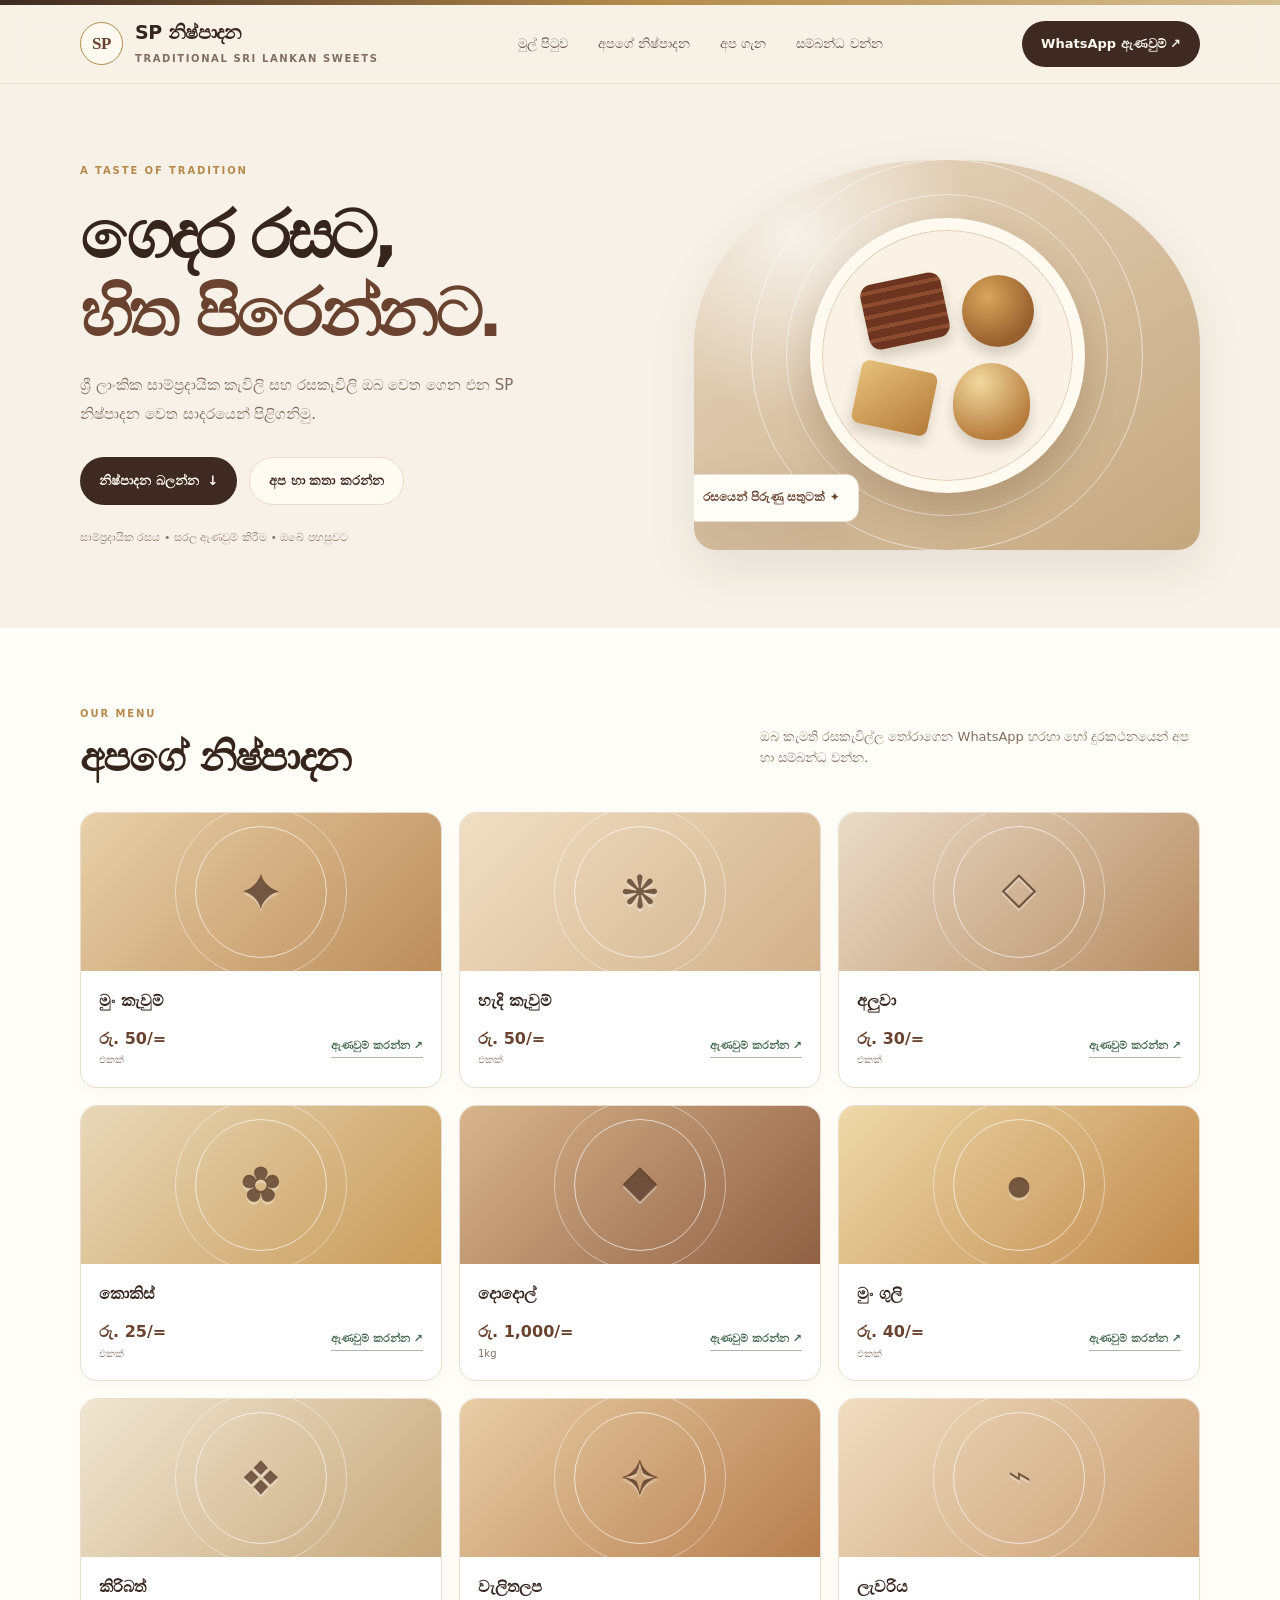
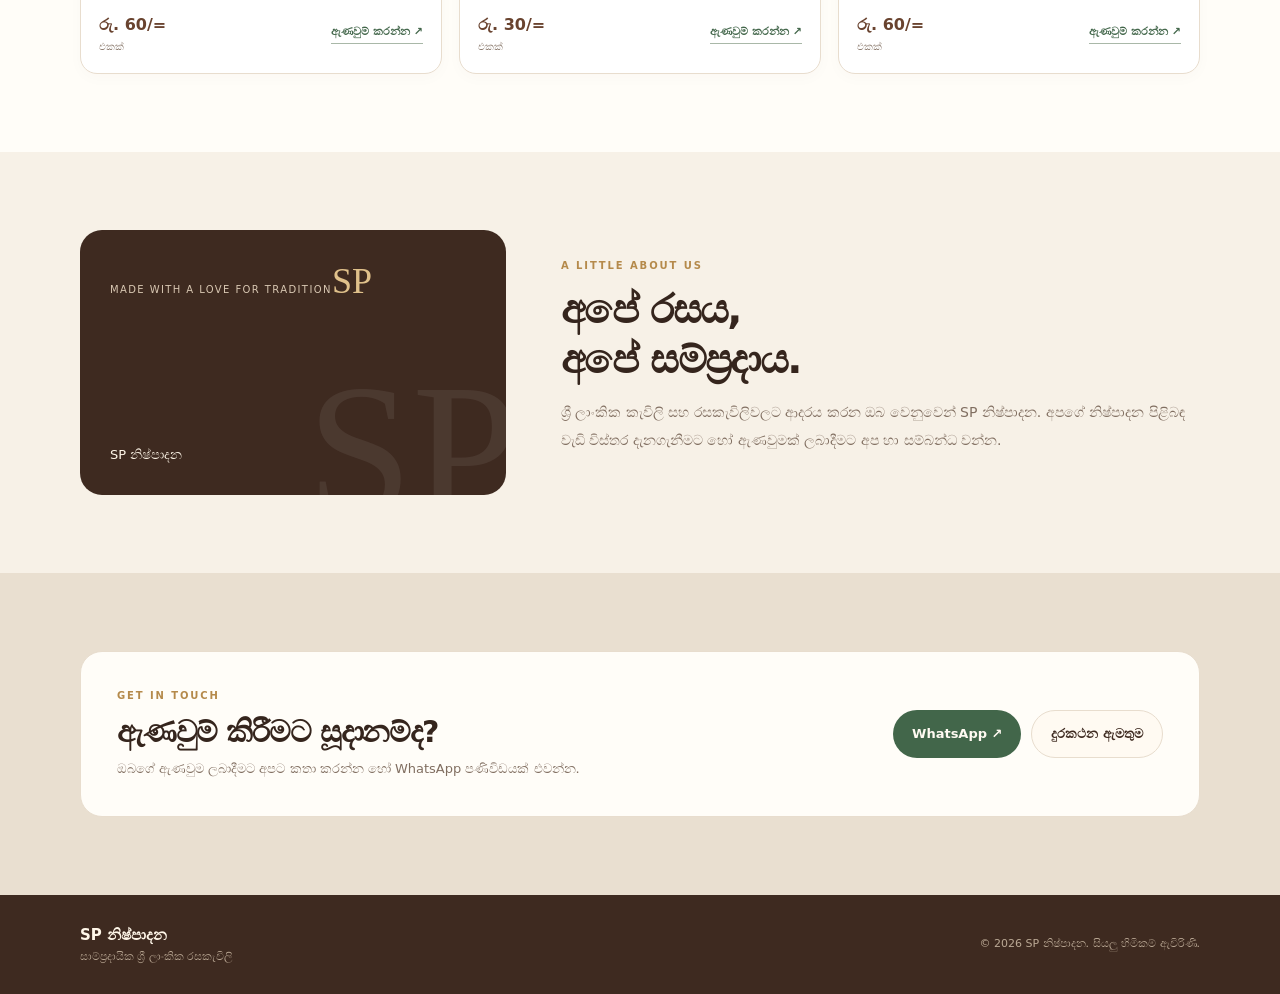
==== index.html @ 811bbadc "rename" ====
<!DOCTYPE html>
<html lang="si">
<head>
  <meta charset="UTF-8" />
  <meta name="viewport" content="width=device-width, initial-scale=1.0" />
  <meta name="theme-color" content="#f7f1e7" />
  <meta name="description" content="SP නිෂ්පාදන — රසවත්, සාම්ප්‍රදායික ශ්‍රී ලාංකික කැවිලි සහ රසකැවිලි." />
  <title>SP නිෂ්පාදන | සාම්ප්‍රදායික රසකැවිලි</title>
  <style>
    :root {
      --cream: #f7f1e7;
      --paper: #fffdf8;
      --ink: #35251d;
      --muted: #806e60;
      --brown: #69432f;
      --brown-dark: #3e2a20;
      --gold: #b58a4b;
      --line: #e8ddce;
      --green: #42664a;
      --shadow: 0 18px 50px rgba(65, 43, 28, .09);
    }
    * { box-sizing: border-box; }
    html { scroll-behavior: smooth; }
    body {
      margin: 0;
      color: var(--ink);
      background: var(--cream);
      font-family: "Noto Sans Sinhala", "Iskoola Pota", "Malithi Web", system-ui, sans-serif;
      line-height: 1.65;
    }
    a { color: inherit; text-decoration: none; }
    button { font: inherit; }
    .wrap { width: min(1120px, calc(100% - 40px)); margin: 0 auto; }
    .topline { height: 5px; background: linear-gradient(90deg, var(--brown-dark), var(--gold), #d5bd8e); }
    header {
      position: sticky; top: 0; z-index: 20;
      background: rgba(247, 241, 231, .92);
      backdrop-filter: blur(14px);
      border-bottom: 1px solid rgba(105, 67, 47, .10);
    }
    .nav { min-height: 78px; display: flex; align-items: center; justify-content: space-between; gap: 24px; }
    .brand { display: flex; align-items: center; gap: 12px; font-weight: 800; letter-spacing: -.03em; }
    .brand-mark {
      width: 43px; height: 43px; display: grid; place-items: center;
      border: 1px solid var(--gold); border-radius: 50%;
      color: var(--brown); font-family: Georgia, serif; font-size: 17px;
      background: #fffaf0;
    }
    .brand-name { font-size: 19px; line-height: 1.2; }
    .brand-sub { display: block; color: var(--muted); font-size: 10px; letter-spacing: .16em; font-weight: 600; margin-top: 4px; }
    .nav-links { display: flex; align-items: center; gap: 30px; font-size: 13px; color: #665346; }
    .nav-links a:hover { color: var(--gold); }
    .nav-cta, .button {
      display: inline-flex; align-items: center; justify-content: center; gap: 9px;
      border: 0; border-radius: 999px; padding: 12px 19px;
      background: var(--brown-dark); color: #fffaf2; font-weight: 700; font-size: 13px;
      transition: transform .2s, background .2s, box-shadow .2s; cursor: pointer;
    }
    .nav-cta:hover, .button:hover { transform: translateY(-2px); background: var(--brown); box-shadow: 0 9px 22px rgba(62,42,32,.18); }
    .button.light { background: #fffaf2; color: var(--brown-dark); border: 1px solid var(--line); }
    .button.green { background: var(--green); }
    .hero { padding: 76px 0 78px; overflow: hidden; }
    .hero-grid { display: grid; grid-template-columns: 1.05fr .95fr; align-items: center; gap: 55px; }
    .eyebrow { color: var(--gold); text-transform: uppercase; letter-spacing: .19em; font-size: 10px; font-weight: 800; }
    h1 { font-size: clamp(38px, 5.4vw, 66px); line-height: 1.18; letter-spacing: -.055em; margin: 17px 0 18px; font-weight: 850; }
    h1 span { color: var(--brown); }
    .hero-copy { max-width: 490px; color: var(--muted); font-size: 15px; line-height: 1.95; }
    .hero-actions { display: flex; flex-wrap: wrap; gap: 12px; margin-top: 28px; }
    .hero-note { margin-top: 24px; color: #917e6d; font-size: 11px; }
    .hero-art {
      position: relative; min-height: 390px; border-radius: 48% 48% 22px 22px;
      background: #e8d8bf; overflow: hidden; display: grid; place-items: center;
      box-shadow: var(--shadow);
      background-image: radial-gradient(circle at 20% 20%, rgba(255,255,255,.7), transparent 35%), linear-gradient(145deg, #e8d9c3, #c5a77e);
    }
    .hero-art:before, .hero-art:after { content: ""; position: absolute; border: 1px solid rgba(255,255,255,.55); border-radius: 50%; }
    .hero-art:before { width: 320px; height: 320px; }
    .hero-art:after { width: 390px; height: 390px; }
    .plate {
      position: relative; z-index: 1; width: 275px; height: 275px; border-radius: 50%;
      background: #f9f2e5; border: 12px solid #fffaf0;
      box-shadow: 0 20px 35px rgba(70,43,23,.2), inset 0 0 0 1px #dfcdb3;
      display: grid; place-items: center;
    }
    .sweet-arrangement { position: relative; width: 190px; height: 190px; }
    .sweet { position: absolute; display: grid; place-items: center; box-shadow: 0 8px 12px rgba(62,37,20,.18); }
    .sweet.one { width: 82px; height: 66px; left: 12px; top: 18px; border-radius: 12px; transform: rotate(-12deg); background: repeating-linear-gradient(0deg,#6d351f 0 8px,#8b4d2e 8px 12px); }
    .sweet.two { width: 72px; height: 72px; right: 8px; top: 15px; border-radius: 50%; background: radial-gradient(circle at 35% 30%,#d9a65b,#98602e 70%); }
    .sweet.three { width: 77px; height: 64px; left: 4px; bottom: 20px; border-radius: 8px; transform: rotate(12deg); background: linear-gradient(135deg,#e7c17b,#b47b39); }
    .sweet.four { width: 77px; height: 77px; right: 12px; bottom: 10px; border-radius: 50% 50% 42% 42%; background: radial-gradient(circle at 35% 25%,#f1d89e,#b77d3e 75%); }
    .hero-stamp {
      position: absolute; z-index: 2; bottom: 28px; left: -10px; background: var(--paper);
      border: 1px solid var(--line); padding: 13px 18px; border-radius: 13px; box-shadow: var(--shadow);
      font-size: 12px; font-weight: 700; color: var(--brown);
    }
    .section { padding: 78px 0; }
    .section.paper { background: var(--paper); }
    .section-head { display: flex; justify-content: space-between; align-items: end; gap: 25px; margin-bottom: 30px; }
    .section h2 { font-size: clamp(28px, 3.5vw, 40px); letter-spacing: -.04em; margin: 9px 0 0; line-height: 1.25; }
    .section-intro { max-width: 440px; color: var(--muted); font-size: 13px; }
    .menu-grid { display: grid; grid-template-columns: repeat(3, 1fr); gap: 17px; }
    .product {
      background: #fff; border: 1px solid var(--line); border-radius: 17px; overflow: hidden;
      transition: transform .22s, box-shadow .22s; box-shadow: 0 4px 15px rgba(65,43,28,.025);
    }
    .product:hover { transform: translateY(-5px); box-shadow: var(--shadow); }
    .product-art { height: 158px; display: grid; place-items: center; position: relative; overflow: hidden; background: #eee1ce; }
    .product-art:before { content: ""; width: 130px; height: 130px; border: 1px solid rgba(255,255,255,.65); border-radius: 50%; position: absolute; }
    .product-art:after { content: ""; width: 170px; height: 170px; border: 1px solid rgba(255,255,255,.45); border-radius: 50%; position: absolute; }
    .product-art .symbol { z-index: 1; font-family: Georgia, serif; font-size: 48px; color: rgba(75,45,26,.72); text-shadow: 0 3px 0 rgba(255,255,255,.3); }
    .product-art.a { background: linear-gradient(135deg,#e8d0a9,#bd8d5b); }
    .product-art.b { background: linear-gradient(135deg,#f0dfc4,#d2b18a); }
    .product-art.c { background: linear-gradient(135deg,#eadcc8,#b78c62); }
    .product-art.d { background: linear-gradient(135deg,#e8d8b9,#c99b59); }
    .product-art.e { background: linear-gradient(135deg,#d8b58c,#916044); }
    .product-art.f { background: linear-gradient(135deg,#eed9a9,#c18a4d); }
    .product-art.g { background: linear-gradient(135deg,#f0e6d1,#c7a77a); }
    .product-art.h { background: linear-gradient(135deg,#e8cda6,#b77e4e); }
    .product-art.i { background: linear-gradient(135deg,#f0ddc1,#c99d70); }
    .product-body { padding: 17px 18px 18px; }
    .product-title { font-size: 16px; font-weight: 800; margin: 0; }
    .product-meta { display: flex; align-items: center; justify-content: space-between; gap: 10px; margin-top: 12px; }
    .price { font-size: 16px; font-weight: 850; color: var(--brown); }
    .unit { font-size: 10px; color: var(--muted); }
    .order-link { font-size: 11px; font-weight: 800; color: var(--green); border-bottom: 1px solid #a9b8a8; padding-bottom: 2px; }
    .about-grid { display: grid; grid-template-columns: .8fr 1.2fr; gap: 55px; align-items: center; }
    .about-card { min-height: 265px; border-radius: 22px; padding: 30px; background: var(--brown-dark); color: #fff7e9; display: flex; flex-direction: column; justify-content: space-between; position: relative; overflow: hidden; }
    .about-card:after { content: "SP"; position: absolute; right: -12px; bottom: -65px; font: 190px Georgia,serif; color: rgba(255,255,255,.07); }
    .about-card strong { font: 36px Georgia,serif; color: #e0c18b; }
    .about-card small { color: #d8c7b2; letter-spacing: .14em; font-size: 10px; }
    .about-copy { color: var(--muted); font-size: 14px; line-height: 2; }
    .contact { background: #e9dfd0; }
    .contact-panel { background: var(--paper); border: 1px solid var(--line); border-radius: 22px; padding: 36px; display: flex; justify-content: space-between; align-items: center; gap: 25px; }
    .contact-panel p { margin: 8px 0 0; color: var(--muted); font-size: 13px; }
    .contact-actions { display: flex; gap: 10px; flex-wrap: wrap; }
    footer { padding: 28px 0; background: var(--brown-dark); color: #e9dcca; }
    .footer-inner { display: flex; align-items: center; justify-content: space-between; gap: 20px; font-size: 11px; }
    .footer-brand { font-size: 15px; font-weight: 800; color: #fff7e9; }
    .footer-muted { color: #bba995; }
    @media (max-width: 760px) {
      .wrap { width: min(100% - 30px, 560px); }
      .nav { min-height: 68px; }
      .nav-links { display: none; }
      .nav-cta { padding: 10px 14px; font-size: 11px; }
      .hero { padding: 48px 0 58px; }
      .hero-grid { grid-template-columns: 1fr; gap: 35px; }
      .hero-art { min-height: 320px; max-width: 480px; width: 100%; margin: 0 auto; }
      .plate { width: 235px; height: 235px; }
      .sweet-arrangement { transform: scale(.83); }
      .hero-stamp { left: 4px; bottom: 16px; }
      .section { padding: 58px 0; }
      .section-head { display: block; }
      .section-intro { margin-top: 12px; }
      .menu-grid { grid-template-columns: repeat(2, minmax(0,1fr)); gap: 11px; }
      .product-art { height: 125px; }
      .product-body { padding: 13px; }
      .product-title { font-size: 14px; }
      .price { font-size: 14px; }
      .about-grid { grid-template-columns: 1fr; gap: 25px; }
      .about-card { min-height: 210px; }
      .contact-panel { padding: 25px; display: block; }
      .contact-actions { margin-top: 20px; }
      .footer-inner { flex-direction: column; align-items: flex-start; }
    }
    @media (max-width: 380px) {
      .menu-grid { grid-template-columns: 1fr; }
      .product-art { height: 150px; }
      .hero-actions .button { width: 100%; }
    }
  </style>
</head>
<body>
  <div class="topline"></div>
  <header>
    <div class="wrap nav">
      <a class="brand" href="#home" aria-label="SP නිෂ්පාදන home">
        <span class="brand-mark">SP</span>
        <span><span class="brand-name">SP නිෂ්පාදන</span><span class="brand-sub">TRADITIONAL SRI LANKAN SWEETS</span></span>
      </a>
      <nav class="nav-links" aria-label="Main navigation">
        <a href="#home">මුල් පිටුව</a>
        <a href="#menu">අපගේ නිෂ්පාදන</a>
        <a href="#about">අප ගැන</a>
        <a href="#contact">සම්බන්ධ වන්න</a>
      </nav>
      <a class="nav-cta" href="https://wa.me/94741722573" target="_blank" rel="noopener">WhatsApp ඇණවුම් ↗</a>
    </div>
  </header>

  <main>
    <section class="hero" id="home">
      <div class="wrap hero-grid">
        <div>
          <div class="eyebrow">A taste of tradition</div>
          <h1>ගෙදර රසට,<br><span>හිත පිරෙන්නට.</span></h1>
          <p class="hero-copy">ශ්‍රී ලාංකික සාම්ප්‍රදායික කැවිලි සහ රසකැවිලි ඔබ වෙත ගෙන එන SP නිෂ්පාදන වෙත සාදරයෙන් පිළිගනිමු.</p>
          <div class="hero-actions">
            <a class="button" href="#menu">නිෂ්පාදන බලන්න <span>↓</span></a>
            <a class="button light" href="https://wa.me/94741722573?text=%E0%B6%86%E0%B6%BA%E0%B7%94%E0%B6%B6%E0%B7%9D%E0%B7%80%E0%B6%B1%E0%B7%8A%2C%20මට%20ඇණවුමක්%20ලබා%20දීමට%20අවශ්‍යයි." target="_blank" rel="noopener">අප හා කතා කරන්න</a>
          </div>
          <div class="hero-note">සාම්ප්‍රදායික රසය • සරල ඇණවුම් කිරීම • ඔබේ පහසුවට</div>
        </div>
        <div class="hero-art" aria-label="Decorative illustration representing traditional sweets">
          <div class="plate"><div class="sweet-arrangement">
            <div class="sweet one"></div><div class="sweet two"></div>
            <div class="sweet three"></div><div class="sweet four"></div>
          </div></div>
          <div class="hero-stamp">රසයෙන් පිරුණු සතුටක් ✦</div>
        </div>
      </div>
    </section>

    <section class="section paper" id="menu">
      <div class="wrap">
        <div class="section-head">
          <div><div class="eyebrow">Our menu</div><h2>අපගේ නිෂ්පාදන</h2></div>
          <p class="section-intro">ඔබ කැමති රසකැවිල්ල තෝරාගෙන WhatsApp හරහා හෝ දුරකථනයෙන් අප හා සම්බන්ධ වන්න.</p>
        </div>
        <div class="menu-grid" id="productGrid"></div>
      </div>
    </section>

    <section class="section" id="about">
      <div class="wrap about-grid">
        <div class="about-card">
          <div><small>MADE WITH A LOVE FOR TRADITION</small><strong>SP</strong></div>
          <div style="font-size:13px; position:relative; z-index:1;">SP නිෂ්පාදන</div>
        </div>
        <div>
          <div class="eyebrow">A little about us</div>
          <h2>අපේ රසය,<br>අපේ සම්ප්‍රදාය.</h2>
          <p class="about-copy">ශ්‍රී ලාංකික කැවිලි සහ රසකැවිලිවලට ආදරය කරන ඔබ වෙනුවෙන් SP නිෂ්පාදන. අපගේ නිෂ්පාදන පිළිබඳ වැඩි විස්තර දැනගැනීමට හෝ ඇණවුමක් ලබාදීමට අප හා සම්බන්ධ වන්න.</p>
        </div>
      </div>
    </section>

    <section class="section contact" id="contact">
      <div class="wrap">
        <div class="contact-panel">
          <div><div class="eyebrow">Get in touch</div><h2 style="font-size:30px; margin:8px 0 0;">ඇණවුම් කිරීමට සූදානම්ද?</h2><p>ඔබගේ ඇණවුම ලබාදීමට අපට කතා කරන්න හෝ WhatsApp පණිවිඩයක් එවන්න.</p></div>
          <div class="contact-actions">
            <a class="button green" href="https://wa.me/94741722573" target="_blank" rel="noopener">WhatsApp ↗</a>
            <a class="button light" href="tel:+94741722573">දුරකථන ඇමතුම</a>
          </div>
        </div>
      </div>
    </section>
  </main>

  <footer>
    <div class="wrap footer-inner">
      <div><div class="footer-brand">SP නිෂ්පාදන</div><div class="footer-muted">සාම්ප්‍රදායික ශ්‍රී ලාංකික රසකැවිලි</div></div>
      <div class="footer-muted">© <span id="year"></span> SP නිෂ්පාදන. සියලු හිමිකම් ඇවිරිණි.</div>
    </div>
  </footer>

  <script>
    const WHATSAPP_NUMBER = "94741722573";
    const products = [
      { name: "මුං කැවුම්", price: 50, unit: "එකක්", style: "a", symbol: "✦" },
      { name: "හැදි කැවුම්", price: 50, unit: "එකක්", style: "b", symbol: "❋" },
      { name: "අලුවා", price: 30, unit: "එකක්", style: "c", symbol: "◇" },
      { name: "කොකිස්", price: 25, unit: "එකක්", style: "d", symbol: "✿" },
      { name: "දොදොල්", price: 1000, unit: "1kg", style: "e", symbol: "◆" },
      { name: "මුං ගුලි", price: 40, unit: "එකක්", style: "f", symbol: "●" },
      { name: "කිරිබත්", price: 60, unit: "එකක්", style: "g", symbol: "❖" },
      { name: "වැලිතලප", price: 30, unit: "එකක්", style: "h", symbol: "✧" },
      { name: "ලැවරිය", price: 60, unit: "එකක්", style: "i", symbol: "⌁" }
    ];

    const grid = document.getElementById("productGrid");
    products.forEach((product) => {
      const message = `ආයුබෝවන්! SP නිෂ්පාදන වෙතින් ${product.name} ඇණවුම් කිරීමට කැමතියි. කරුණාකර වැඩි විස්තර ලබා දෙන්න.`;
      const whatsappUrl = `https://wa.me/${WHATSAPP_NUMBER}?text=${encodeURIComponent(message)}`;
      const card = document.createElement("article");
      card.className = "product";
      card.innerHTML = `
        <div class="product-art ${product.style}"><span class="symbol" aria-hidden="true">${product.symbol}</span></div>
        <div class="product-body">
          <h3 class="product-title">${product.name}</h3>
          <div class="product-meta">
            <div><div class="price">රු. ${product.price.toLocaleString("en-LK")}/=</div><div class="unit">${product.unit}</div></div>
            <a class="order-link" href="${whatsappUrl}" target="_blank" rel="noopener">ඇණවුම් කරන්න ↗</a>
          </div>
        </div>`;
      grid.appendChild(card);
    });
    document.getElementById("year").textContent = new Date().getFullYear();
  </script>
</body>
</html>
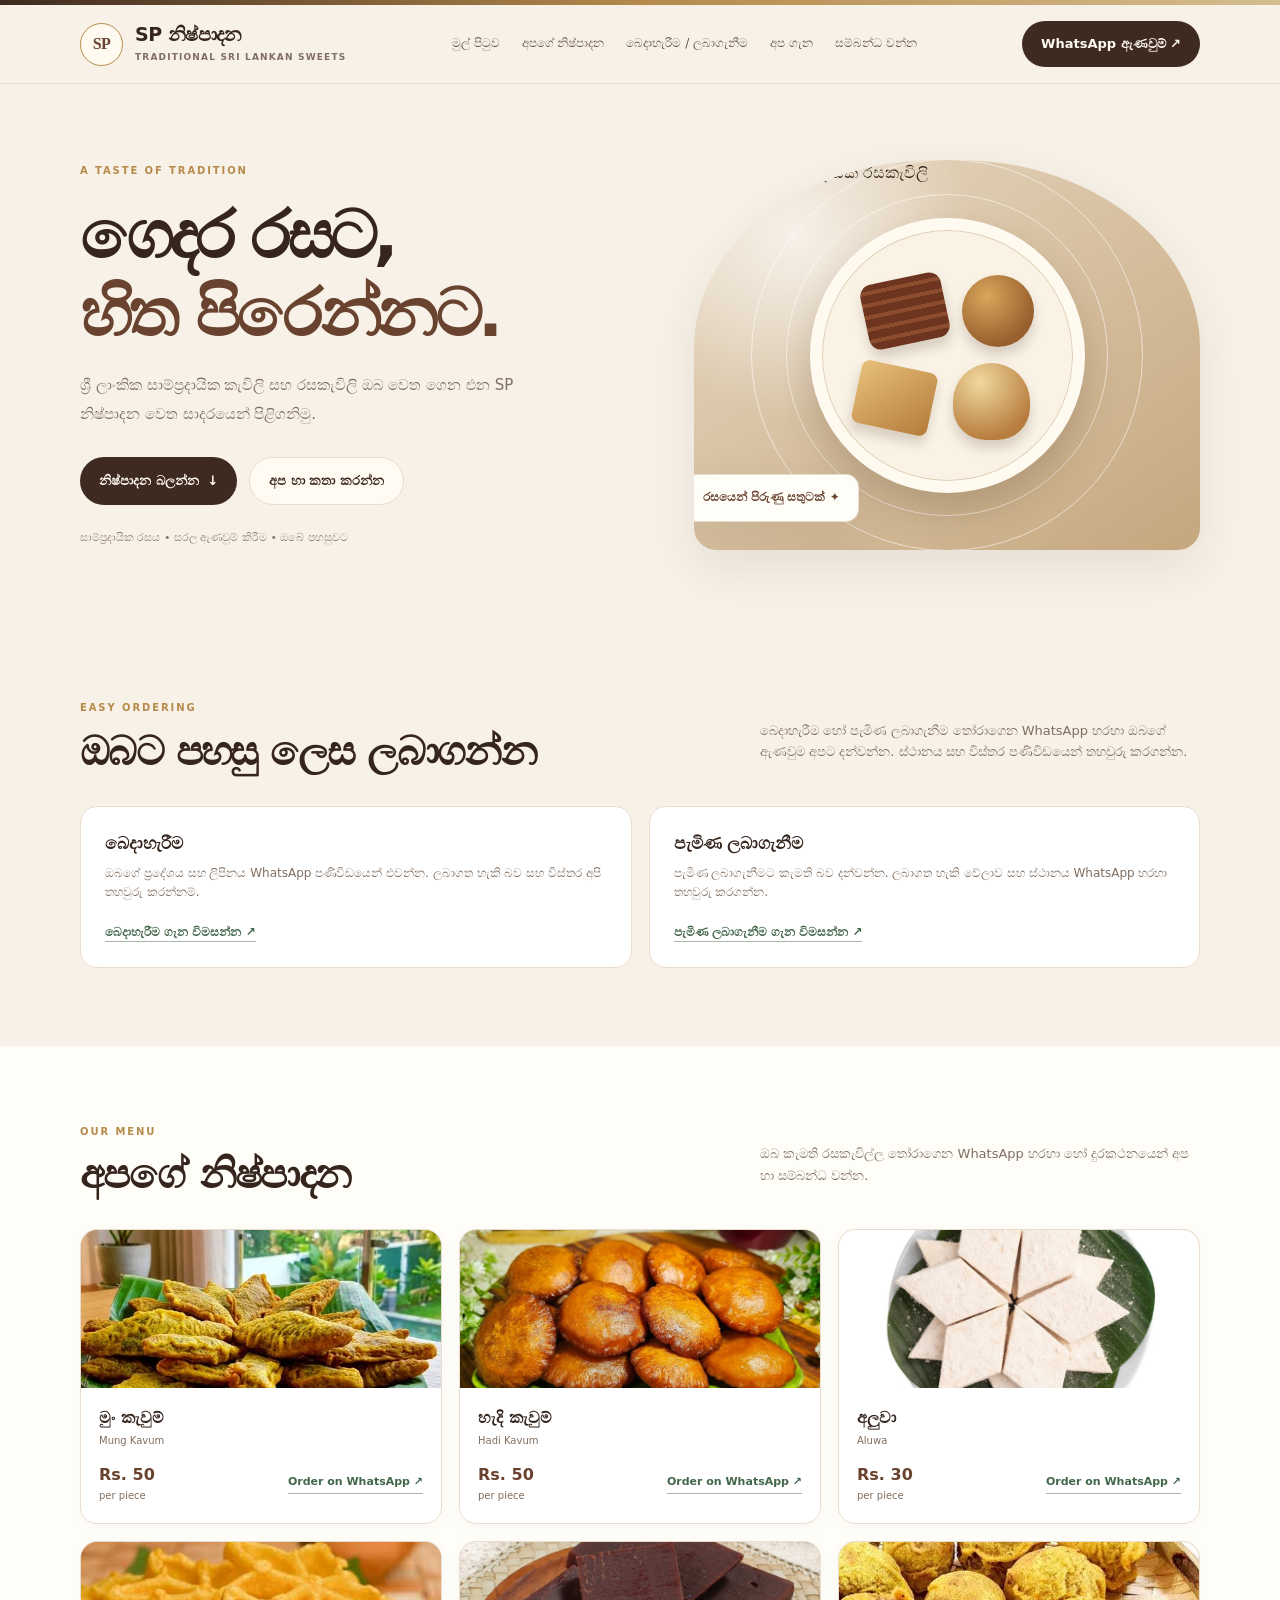
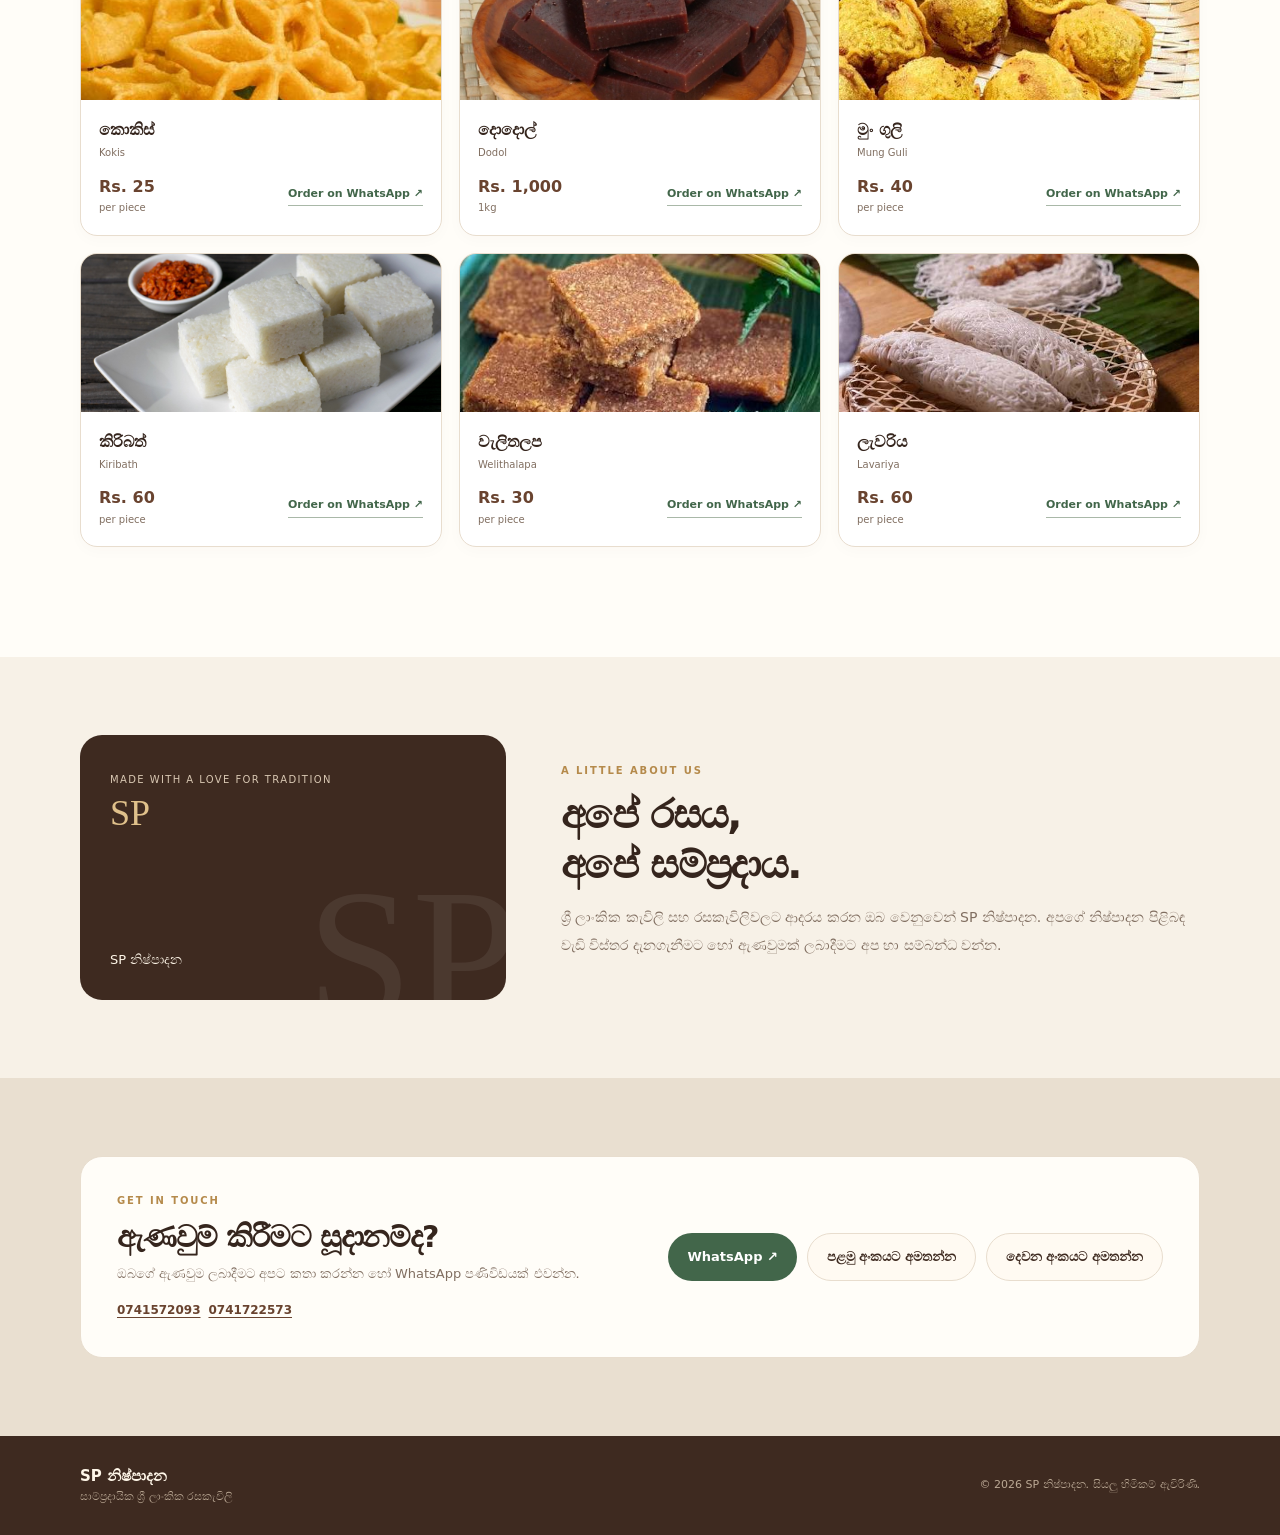
==== commit 4c18a195: "Add animations, responsive styles, and product data for the online store - Introduced animations in " ====
--- a/index.html
+++ b/index.html
@@ -1,189 +1,44 @@
 <!DOCTYPE html>
 <html lang="si">
 <head>
-  <meta charset="UTF-8" />
-  <meta name="viewport" content="width=device-width, initial-scale=1.0" />
-  <meta name="theme-color" content="#f7f1e7" />
-  <meta name="description" content="SP නිෂ්පාදන — රසවත්, සාම්ප්‍රදායික ශ්‍රී ලාංකික කැවිලි සහ රසකැවිලි." />
+  <meta charset="UTF-8">
+  <meta name="viewport" content="width=device-width, initial-scale=1">
+  <meta name="theme-color" content="#f7f1e7">
+  <meta name="description" content="SP නිෂ්පාදන — රසවත්, සාම්ප්‍රදායික ශ්‍රී ලාංකික කැවිලි සහ රසකැවිලි.">
   <title>SP නිෂ්පාදන | සාම්ප්‍රදායික රසකැවිලි</title>
-  <style>
-    :root {
-      --cream: #f7f1e7;
-      --paper: #fffdf8;
-      --ink: #35251d;
-      --muted: #806e60;
-      --brown: #69432f;
-      --brown-dark: #3e2a20;
-      --gold: #b58a4b;
-      --line: #e8ddce;
-      --green: #42664a;
-      --shadow: 0 18px 50px rgba(65, 43, 28, .09);
-    }
-    * { box-sizing: border-box; }
-    html { scroll-behavior: smooth; }
-    body {
-      margin: 0;
-      color: var(--ink);
-      background: var(--cream);
-      font-family: "Noto Sans Sinhala", "Iskoola Pota", "Malithi Web", system-ui, sans-serif;
-      line-height: 1.65;
-    }
-    a { color: inherit; text-decoration: none; }
-    button { font: inherit; }
-    .wrap { width: min(1120px, calc(100% - 40px)); margin: 0 auto; }
-    .topline { height: 5px; background: linear-gradient(90deg, var(--brown-dark), var(--gold), #d5bd8e); }
-    header {
-      position: sticky; top: 0; z-index: 20;
-      background: rgba(247, 241, 231, .92);
-      backdrop-filter: blur(14px);
-      border-bottom: 1px solid rgba(105, 67, 47, .10);
-    }
-    .nav { min-height: 78px; display: flex; align-items: center; justify-content: space-between; gap: 24px; }
-    .brand { display: flex; align-items: center; gap: 12px; font-weight: 800; letter-spacing: -.03em; }
-    .brand-mark {
-      width: 43px; height: 43px; display: grid; place-items: center;
-      border: 1px solid var(--gold); border-radius: 50%;
-      color: var(--brown); font-family: Georgia, serif; font-size: 17px;
-      background: #fffaf0;
-    }
-    .brand-name { font-size: 19px; line-height: 1.2; }
-    .brand-sub { display: block; color: var(--muted); font-size: 10px; letter-spacing: .16em; font-weight: 600; margin-top: 4px; }
-    .nav-links { display: flex; align-items: center; gap: 30px; font-size: 13px; color: #665346; }
-    .nav-links a:hover { color: var(--gold); }
-    .nav-cta, .button {
-      display: inline-flex; align-items: center; justify-content: center; gap: 9px;
-      border: 0; border-radius: 999px; padding: 12px 19px;
-      background: var(--brown-dark); color: #fffaf2; font-weight: 700; font-size: 13px;
-      transition: transform .2s, background .2s, box-shadow .2s; cursor: pointer;
-    }
-    .nav-cta:hover, .button:hover { transform: translateY(-2px); background: var(--brown); box-shadow: 0 9px 22px rgba(62,42,32,.18); }
-    .button.light { background: #fffaf2; color: var(--brown-dark); border: 1px solid var(--line); }
-    .button.green { background: var(--green); }
-    .hero { padding: 76px 0 78px; overflow: hidden; }
-    .hero-grid { display: grid; grid-template-columns: 1.05fr .95fr; align-items: center; gap: 55px; }
-    .eyebrow { color: var(--gold); text-transform: uppercase; letter-spacing: .19em; font-size: 10px; font-weight: 800; }
-    h1 { font-size: clamp(38px, 5.4vw, 66px); line-height: 1.18; letter-spacing: -.055em; margin: 17px 0 18px; font-weight: 850; }
-    h1 span { color: var(--brown); }
-    .hero-copy { max-width: 490px; color: var(--muted); font-size: 15px; line-height: 1.95; }
-    .hero-actions { display: flex; flex-wrap: wrap; gap: 12px; margin-top: 28px; }
-    .hero-note { margin-top: 24px; color: #917e6d; font-size: 11px; }
-    .hero-art {
-      position: relative; min-height: 390px; border-radius: 48% 48% 22px 22px;
-      background: #e8d8bf; overflow: hidden; display: grid; place-items: center;
-      box-shadow: var(--shadow);
-      background-image: radial-gradient(circle at 20% 20%, rgba(255,255,255,.7), transparent 35%), linear-gradient(145deg, #e8d9c3, #c5a77e);
-    }
-    .hero-art:before, .hero-art:after { content: ""; position: absolute; border: 1px solid rgba(255,255,255,.55); border-radius: 50%; }
-    .hero-art:before { width: 320px; height: 320px; }
-    .hero-art:after { width: 390px; height: 390px; }
-    .plate {
-      position: relative; z-index: 1; width: 275px; height: 275px; border-radius: 50%;
-      background: #f9f2e5; border: 12px solid #fffaf0;
-      box-shadow: 0 20px 35px rgba(70,43,23,.2), inset 0 0 0 1px #dfcdb3;
-      display: grid; place-items: center;
-    }
-    .sweet-arrangement { position: relative; width: 190px; height: 190px; }
-    .sweet { position: absolute; display: grid; place-items: center; box-shadow: 0 8px 12px rgba(62,37,20,.18); }
-    .sweet.one { width: 82px; height: 66px; left: 12px; top: 18px; border-radius: 12px; transform: rotate(-12deg); background: repeating-linear-gradient(0deg,#6d351f 0 8px,#8b4d2e 8px 12px); }
-    .sweet.two { width: 72px; height: 72px; right: 8px; top: 15px; border-radius: 50%; background: radial-gradient(circle at 35% 30%,#d9a65b,#98602e 70%); }
-    .sweet.three { width: 77px; height: 64px; left: 4px; bottom: 20px; border-radius: 8px; transform: rotate(12deg); background: linear-gradient(135deg,#e7c17b,#b47b39); }
-    .sweet.four { width: 77px; height: 77px; right: 12px; bottom: 10px; border-radius: 50% 50% 42% 42%; background: radial-gradient(circle at 35% 25%,#f1d89e,#b77d3e 75%); }
-    .hero-stamp {
-      position: absolute; z-index: 2; bottom: 28px; left: -10px; background: var(--paper);
-      border: 1px solid var(--line); padding: 13px 18px; border-radius: 13px; box-shadow: var(--shadow);
-      font-size: 12px; font-weight: 700; color: var(--brown);
-    }
-    .section { padding: 78px 0; }
-    .section.paper { background: var(--paper); }
-    .section-head { display: flex; justify-content: space-between; align-items: end; gap: 25px; margin-bottom: 30px; }
-    .section h2 { font-size: clamp(28px, 3.5vw, 40px); letter-spacing: -.04em; margin: 9px 0 0; line-height: 1.25; }
-    .section-intro { max-width: 440px; color: var(--muted); font-size: 13px; }
-    .menu-grid { display: grid; grid-template-columns: repeat(3, 1fr); gap: 17px; }
-    .product {
-      background: #fff; border: 1px solid var(--line); border-radius: 17px; overflow: hidden;
-      transition: transform .22s, box-shadow .22s; box-shadow: 0 4px 15px rgba(65,43,28,.025);
-    }
-    .product:hover { transform: translateY(-5px); box-shadow: var(--shadow); }
-    .product-art { height: 158px; display: grid; place-items: center; position: relative; overflow: hidden; background: #eee1ce; }
-    .product-art:before { content: ""; width: 130px; height: 130px; border: 1px solid rgba(255,255,255,.65); border-radius: 50%; position: absolute; }
-    .product-art:after { content: ""; width: 170px; height: 170px; border: 1px solid rgba(255,255,255,.45); border-radius: 50%; position: absolute; }
-    .product-art .symbol { z-index: 1; font-family: Georgia, serif; font-size: 48px; color: rgba(75,45,26,.72); text-shadow: 0 3px 0 rgba(255,255,255,.3); }
-    .product-art.a { background: linear-gradient(135deg,#e8d0a9,#bd8d5b); }
-    .product-art.b { background: linear-gradient(135deg,#f0dfc4,#d2b18a); }
-    .product-art.c { background: linear-gradient(135deg,#eadcc8,#b78c62); }
-    .product-art.d { background: linear-gradient(135deg,#e8d8b9,#c99b59); }
-    .product-art.e { background: linear-gradient(135deg,#d8b58c,#916044); }
-    .product-art.f { background: linear-gradient(135deg,#eed9a9,#c18a4d); }
-    .product-art.g { background: linear-gradient(135deg,#f0e6d1,#c7a77a); }
-    .product-art.h { background: linear-gradient(135deg,#e8cda6,#b77e4e); }
-    .product-art.i { background: linear-gradient(135deg,#f0ddc1,#c99d70); }
-    .product-body { padding: 17px 18px 18px; }
-    .product-title { font-size: 16px; font-weight: 800; margin: 0; }
-    .product-meta { display: flex; align-items: center; justify-content: space-between; gap: 10px; margin-top: 12px; }
-    .price { font-size: 16px; font-weight: 850; color: var(--brown); }
-    .unit { font-size: 10px; color: var(--muted); }
-    .order-link { font-size: 11px; font-weight: 800; color: var(--green); border-bottom: 1px solid #a9b8a8; padding-bottom: 2px; }
-    .about-grid { display: grid; grid-template-columns: .8fr 1.2fr; gap: 55px; align-items: center; }
-    .about-card { min-height: 265px; border-radius: 22px; padding: 30px; background: var(--brown-dark); color: #fff7e9; display: flex; flex-direction: column; justify-content: space-between; position: relative; overflow: hidden; }
-    .about-card:after { content: "SP"; position: absolute; right: -12px; bottom: -65px; font: 190px Georgia,serif; color: rgba(255,255,255,.07); }
-    .about-card strong { font: 36px Georgia,serif; color: #e0c18b; }
-    .about-card small { color: #d8c7b2; letter-spacing: .14em; font-size: 10px; }
-    .about-copy { color: var(--muted); font-size: 14px; line-height: 2; }
-    .contact { background: #e9dfd0; }
-    .contact-panel { background: var(--paper); border: 1px solid var(--line); border-radius: 22px; padding: 36px; display: flex; justify-content: space-between; align-items: center; gap: 25px; }
-    .contact-panel p { margin: 8px 0 0; color: var(--muted); font-size: 13px; }
-    .contact-actions { display: flex; gap: 10px; flex-wrap: wrap; }
-    footer { padding: 28px 0; background: var(--brown-dark); color: #e9dcca; }
-    .footer-inner { display: flex; align-items: center; justify-content: space-between; gap: 20px; font-size: 11px; }
-    .footer-brand { font-size: 15px; font-weight: 800; color: #fff7e9; }
-    .footer-muted { color: #bba995; }
-    @media (max-width: 760px) {
-      .wrap { width: min(100% - 30px, 560px); }
-      .nav { min-height: 68px; }
-      .nav-links { display: none; }
-      .nav-cta { padding: 10px 14px; font-size: 11px; }
-      .hero { padding: 48px 0 58px; }
-      .hero-grid { grid-template-columns: 1fr; gap: 35px; }
-      .hero-art { min-height: 320px; max-width: 480px; width: 100%; margin: 0 auto; }
-      .plate { width: 235px; height: 235px; }
-      .sweet-arrangement { transform: scale(.83); }
-      .hero-stamp { left: 4px; bottom: 16px; }
-      .section { padding: 58px 0; }
-      .section-head { display: block; }
-      .section-intro { margin-top: 12px; }
-      .menu-grid { grid-template-columns: repeat(2, minmax(0,1fr)); gap: 11px; }
-      .product-art { height: 125px; }
-      .product-body { padding: 13px; }
-      .product-title { font-size: 14px; }
-      .price { font-size: 14px; }
-      .about-grid { grid-template-columns: 1fr; gap: 25px; }
-      .about-card { min-height: 210px; }
-      .contact-panel { padding: 25px; display: block; }
-      .contact-actions { margin-top: 20px; }
-      .footer-inner { flex-direction: column; align-items: flex-start; }
-    }
-    @media (max-width: 380px) {
-      .menu-grid { grid-template-columns: 1fr; }
-      .product-art { height: 150px; }
-      .hero-actions .button { width: 100%; }
-    }
-  </style>
+  <link rel="stylesheet" href="./css/style.css">
+  <link rel="stylesheet" href="./css/responsive.css">
+  <link rel="stylesheet" href="./css/animations.css">
 </head>
 <body>
-  <div class="topline"></div>
-  <header>
+  <div class="topline" aria-hidden="true"></div>
+  <header class="site-header">
     <div class="wrap nav">
       <a class="brand" href="#home" aria-label="SP නිෂ්පාදන home">
-        <span class="brand-mark">SP</span>
-        <span><span class="brand-name">SP නිෂ්පාදන</span><span class="brand-sub">TRADITIONAL SRI LANKAN SWEETS</span></span>
+        <span class="brand-mark" aria-hidden="true">SP</span>
+        <span>
+          <span class="brand-name">SP නිෂ්පාදන</span>
+          <span class="brand-sub">TRADITIONAL SRI LANKAN SWEETS</span>
+        </span>
       </a>
       <nav class="nav-links" aria-label="Main navigation">
         <a href="#home">මුල් පිටුව</a>
         <a href="#menu">අපගේ නිෂ්පාදන</a>
+        <a href="#ordering">බෙදාහැරීම / ලබාගැනීම</a>
         <a href="#about">අප ගැන</a>
         <a href="#contact">සම්බන්ධ වන්න</a>
       </nav>
-      <a class="nav-cta" href="https://wa.me/94741722573" target="_blank" rel="noopener">WhatsApp ඇණවුම් ↗</a>
+      <details class="mobile-menu">
+        <summary aria-label="Open navigation menu">☰</summary>
+        <nav aria-label="Mobile navigation">
+          <a href="#home">මුල් පිටුව</a>
+          <a href="#menu">අපගේ නිෂ්පාදන</a>
+          <a href="#ordering">බෙදාහැරීම / ලබාගැනීම</a>
+          <a href="#about">අප ගැන</a>
+          <a href="#contact">සම්බන්ධ වන්න</a>
+        </nav>
+      </details>
+      <a class="nav-cta" href="https://wa.me/94741722573" target="_blank" rel="noopener noreferrer">WhatsApp ඇණවුම් ↗</a>
     </div>
   </header>
 
@@ -195,17 +50,43 @@
           <h1>ගෙදර රසට,<br><span>හිත පිරෙන්නට.</span></h1>
           <p class="hero-copy">ශ්‍රී ලාංකික සාම්ප්‍රදායික කැවිලි සහ රසකැවිලි ඔබ වෙත ගෙන එන SP නිෂ්පාදන වෙත සාදරයෙන් පිළිගනිමු.</p>
           <div class="hero-actions">
-            <a class="button" href="#menu">නිෂ්පාදන බලන්න <span>↓</span></a>
-            <a class="button light" href="https://wa.me/94741722573?text=%E0%B6%86%E0%B6%BA%E0%B7%94%E0%B6%B6%E0%B7%9D%E0%B7%80%E0%B6%B1%E0%B7%8A%2C%20මට%20ඇණවුමක්%20ලබා%20දීමට%20අවශ්‍යයි." target="_blank" rel="noopener">අප හා කතා කරන්න</a>
+            <a class="button" href="#menu">නිෂ්පාදන බලන්න <span aria-hidden="true">↓</span></a>
+            <a class="button light" href="https://wa.me/94741722573" target="_blank" rel="noopener noreferrer">අප හා කතා කරන්න</a>
           </div>
           <div class="hero-note">සාම්ප්‍රදායික රසය • සරල ඇණවුම් කිරීම • ඔබේ පහසුවට</div>
         </div>
-        <div class="hero-art" aria-label="Decorative illustration representing traditional sweets">
-          <div class="plate"><div class="sweet-arrangement">
-            <div class="sweet one"></div><div class="sweet two"></div>
-            <div class="sweet three"></div><div class="sweet four"></div>
-          </div></div>
+        <div class="hero-art">
+          <img class="hero-photo" id="heroImage" src="./assets/images/hero/hero-banner.jpg" alt="ශ්‍රී ලාංකික සාම්ප්‍රදායික රසකැවිලි">
+          <div class="plate" aria-hidden="true">
+            <div class="sweet-arrangement">
+              <span class="sweet one"></span>
+              <span class="sweet two"></span>
+              <span class="sweet three"></span>
+              <span class="sweet four"></span>
+            </div>
+          </div>
           <div class="hero-stamp">රසයෙන් පිරුණු සතුටක් ✦</div>
+        </div>
+      </div>
+    </section>
+
+    <section class="section" id="ordering">
+      <div class="wrap">
+        <div class="section-head">
+          <div><div class="eyebrow">Easy ordering</div><h2>ඔබට පහසු ලෙස ලබාගන්න</h2></div>
+          <p class="section-intro">බෙදාහැරීම හෝ පැමිණ ලබාගැනීම තෝරාගෙන WhatsApp හරහා ඔබගේ ඇණවුම අපට දන්වන්න. ස්ථානය සහ විස්තර පණිවිඩයෙන් තහවුරු කරගන්න.</p>
+        </div>
+        <div class="fulfillment-grid">
+          <article class="fulfillment-card">
+            <h3>බෙදාහැරීම</h3>
+            <p>ඔබගේ ප්‍රදේශය සහ ලිපිනය WhatsApp පණිවිඩයෙන් එවන්න. ලබාගත හැකි බව සහ විස්තර අපි තහවුරු කරන්නම්.</p>
+            <a class="text-link" href="https://wa.me/94741722573" data-order-option="delivery" target="_blank" rel="noopener noreferrer">බෙදාහැරීම ගැන විමසන්න ↗</a>
+          </article>
+          <article class="fulfillment-card">
+            <h3>පැමිණ ලබාගැනීම</h3>
+            <p>පැමිණ ලබාගැනීමට කැමති බව දන්වන්න. ලබාගත හැකි වේලාව සහ ස්ථානය WhatsApp හරහා තහවුරු කරගන්න.</p>
+            <a class="text-link" href="https://wa.me/94741722573" data-order-option="pickup" target="_blank" rel="noopener noreferrer">පැමිණ ලබාගැනීම ගැන විමසන්න ↗</a>
+          </article>
         </div>
       </div>
     </section>
@@ -216,7 +97,8 @@
           <div><div class="eyebrow">Our menu</div><h2>අපගේ නිෂ්පාදන</h2></div>
           <p class="section-intro">ඔබ කැමති රසකැවිල්ල තෝරාගෙන WhatsApp හරහා හෝ දුරකථනයෙන් අප හා සම්බන්ධ වන්න.</p>
         </div>
-        <div class="menu-grid" id="productGrid"></div>
+        <div class="menu-grid" id="productGrid" aria-live="polite" aria-busy="true"></div>
+        <p class="catalog-status" id="productStatus" role="status">Loading products…</p>
       </div>
     </section>
 
@@ -237,10 +119,19 @@
     <section class="section contact" id="contact">
       <div class="wrap">
         <div class="contact-panel">
-          <div><div class="eyebrow">Get in touch</div><h2 style="font-size:30px; margin:8px 0 0;">ඇණවුම් කිරීමට සූදානම්ද?</h2><p>ඔබගේ ඇණවුම ලබාදීමට අපට කතා කරන්න හෝ WhatsApp පණිවිඩයක් එවන්න.</p></div>
+          <div>
+            <div class="eyebrow">Get in touch</div>
+            <h2 style="font-size:30px; margin:8px 0 0;">ඇණවුම් කිරීමට සූදානම්ද?</h2>
+            <p>ඔබගේ ඇණවුම ලබාදීමට අපට කතා කරන්න හෝ WhatsApp පණිවිඩයක් එවන්න.</p>
+            <div class="phone-list" aria-label="Call us">
+              <a href="tel:+94741572093" data-phone-link>0741572093</a>
+              <a href="tel:+94741722573" data-phone-link>0741722573</a>
+            </div>
+          </div>
           <div class="contact-actions">
-            <a class="button green" href="https://wa.me/94741722573" target="_blank" rel="noopener">WhatsApp ↗</a>
-            <a class="button light" href="tel:+94741722573">දුරකථන ඇමතුම</a>
+            <a class="button green" href="https://wa.me/94741722573" target="_blank" rel="noopener noreferrer">WhatsApp ↗</a>
+            <a class="button light" href="tel:+94741572093">පළමු අංකයට අමතන්න</a>
+            <a class="button light" href="tel:+94741722573">දෙවන අංකයට අමතන්න</a>
           </div>
         </div>
       </div>
@@ -253,39 +144,7 @@
       <div class="footer-muted">© <span id="year"></span> SP නිෂ්පාදන. සියලු හිමිකම් ඇවිරිණි.</div>
     </div>
   </footer>
-
-  <script>
-    const WHATSAPP_NUMBER = "94741722573";
-    const products = [
-      { name: "මුං කැවුම්", price: 50, unit: "එකක්", style: "a", symbol: "✦" },
-      { name: "හැදි කැවුම්", price: 50, unit: "එකක්", style: "b", symbol: "❋" },
-      { name: "අලුවා", price: 30, unit: "එකක්", style: "c", symbol: "◇" },
-      { name: "කොකිස්", price: 25, unit: "එකක්", style: "d", symbol: "✿" },
-      { name: "දොදොල්", price: 1000, unit: "1kg", style: "e", symbol: "◆" },
-      { name: "මුං ගුලි", price: 40, unit: "එකක්", style: "f", symbol: "●" },
-      { name: "කිරිබත්", price: 60, unit: "එකක්", style: "g", symbol: "❖" },
-      { name: "වැලිතලප", price: 30, unit: "එකක්", style: "h", symbol: "✧" },
-      { name: "ලැවරිය", price: 60, unit: "එකක්", style: "i", symbol: "⌁" }
-    ];
-
-    const grid = document.getElementById("productGrid");
-    products.forEach((product) => {
-      const message = `ආයුබෝවන්! SP නිෂ්පාදන වෙතින් ${product.name} ඇණවුම් කිරීමට කැමතියි. කරුණාකර වැඩි විස්තර ලබා දෙන්න.`;
-      const whatsappUrl = `https://wa.me/${WHATSAPP_NUMBER}?text=${encodeURIComponent(message)}`;
-      const card = document.createElement("article");
-      card.className = "product";
-      card.innerHTML = `
-        <div class="product-art ${product.style}"><span class="symbol" aria-hidden="true">${product.symbol}</span></div>
-        <div class="product-body">
-          <h3 class="product-title">${product.name}</h3>
-          <div class="product-meta">
-            <div><div class="price">රු. ${product.price.toLocaleString("en-LK")}/=</div><div class="unit">${product.unit}</div></div>
-            <a class="order-link" href="${whatsappUrl}" target="_blank" rel="noopener">ඇණවුම් කරන්න ↗</a>
-          </div>
-        </div>`;
-      grid.appendChild(card);
-    });
-    document.getElementById("year").textContent = new Date().getFullYear();
-  </script>
+  <script type="module" src="./js/main.js"></script>
+  <script type="module" src="./js/products.js"></script>
 </body>
 </html>
--- a/css/style.css
+++ b/css/style.css
@@ -0,0 +1,218 @@
+:root {
+  color-scheme: light;
+  --cream: #f7f1e7;
+  --paper: #fffdf8;
+  --ink: #35251d;
+  --muted: #806e60;
+  --brown: #69432f;
+  --brown-dark: #3e2a20;
+  --gold: #b58a4b;
+  --line: #e8ddce;
+  --green: #42664a;
+  --shadow: 0 18px 50px rgba(65, 43, 28, .09);
+}
+
+* { box-sizing: border-box; }
+html { scroll-behavior: smooth; scroll-padding-top: 92px; }
+body {
+  margin: 0;
+  color: var(--ink);
+  background: var(--cream);
+  font-family: "Noto Sans Sinhala", "Iskoola Pota", "Malithi Web", system-ui, sans-serif;
+  line-height: 1.65;
+}
+a { color: inherit; text-decoration: none; }
+button, a { -webkit-tap-highlight-color: transparent; }
+button { font: inherit; }
+img { display: block; max-width: 100%; }
+.wrap { width: min(1120px, calc(100% - 40px)); margin: 0 auto; }
+.topline { height: 5px; background: linear-gradient(90deg, var(--brown-dark), var(--gold), #d5bd8e); }
+
+.site-header {
+  position: sticky;
+  top: 0;
+  z-index: 20;
+  background: rgba(247, 241, 231, .94);
+  backdrop-filter: blur(14px);
+  border-bottom: 1px solid rgba(105, 67, 47, .1);
+}
+.nav { min-height: 78px; display: flex; align-items: center; justify-content: space-between; gap: 24px; }
+.mobile-menu { display: none; }
+.brand { display: flex; align-items: center; gap: 12px; font-weight: 800; letter-spacing: -.03em; }
+.brand-mark {
+  width: 43px;
+  height: 43px;
+  display: grid;
+  place-items: center;
+  flex: 0 0 auto;
+  border: 1px solid var(--gold);
+  border-radius: 50%;
+  color: var(--brown);
+  background: #fffaf0;
+  font: 700 16px Georgia, serif;
+}
+.brand-name { display: block; font-size: 19px; line-height: 1.2; }
+.brand-sub { display: block; margin-top: 4px; color: var(--muted); font-size: 9px; letter-spacing: .13em; font-weight: 600; }
+.nav-links { display: flex; align-items: center; gap: 22px; color: #665346; font-size: 12px; }
+.nav-links a:hover { color: var(--gold); }
+
+.button, .nav-cta {
+  display: inline-flex;
+  align-items: center;
+  justify-content: center;
+  gap: 9px;
+  border: 0;
+  border-radius: 999px;
+  padding: 12px 19px;
+  background: var(--brown-dark);
+  color: #fffaf2;
+  font-size: 13px;
+  font-weight: 700;
+  cursor: pointer;
+  transition: transform .2s, background .2s, box-shadow .2s;
+}
+.button:hover, .nav-cta:hover { transform: translateY(-2px); background: var(--brown); box-shadow: 0 9px 22px rgba(62, 42, 32, .18); }
+.button.light { background: #fffaf2; color: var(--brown-dark); border: 1px solid var(--line); }
+.button.green { background: var(--green); color: white; }
+.button.green:hover { background: #34563c; }
+
+.hero { padding: 76px 0 72px; overflow: hidden; }
+.hero-grid { display: grid; grid-template-columns: 1.05fr .95fr; align-items: center; gap: 55px; }
+.eyebrow { color: var(--gold); text-transform: uppercase; letter-spacing: .19em; font-size: 10px; font-weight: 800; }
+h1 { margin: 17px 0 18px; font-size: clamp(38px, 5.4vw, 66px); line-height: 1.18; letter-spacing: -.055em; font-weight: 850; }
+h1 span { color: var(--brown); }
+.hero-copy { max-width: 490px; color: var(--muted); font-size: 15px; line-height: 1.95; }
+.hero-actions { display: flex; flex-wrap: wrap; gap: 12px; margin-top: 28px; }
+.hero-note { margin-top: 24px; color: #917e6d; font-size: 11px; }
+.hero-art {
+  position: relative;
+  min-height: 390px;
+  display: grid;
+  place-items: center;
+  overflow: hidden;
+  border-radius: 48% 48% 22px 22px;
+  background: radial-gradient(circle at 20% 20%, rgba(255,255,255,.7), transparent 35%), linear-gradient(145deg, #e8d9c3, #c5a77e);
+  box-shadow: var(--shadow);
+}
+.hero-art::before, .hero-art::after { position: absolute; border: 1px solid rgba(255,255,255,.55); border-radius: 50%; content: ""; }
+.hero-art::before { width: 320px; height: 320px; }
+.hero-art::after { width: 390px; height: 390px; }
+.hero-photo { position: absolute; width: 100%; height: 100%; object-fit: cover; }
+.hero-art.image-missing .hero-photo { display: none; }
+.plate {
+  position: relative;
+  z-index: 1;
+  width: 275px;
+  height: 275px;
+  display: grid;
+  place-items: center;
+  border: 12px solid #fffaf0;
+  border-radius: 50%;
+  background: #f9f2e5;
+  box-shadow: 0 20px 35px rgba(70,43,23,.2), inset 0 0 0 1px #dfcdb3;
+}
+.sweet-arrangement { position: relative; width: 190px; height: 190px; }
+.sweet { position: absolute; box-shadow: 0 8px 12px rgba(62,37,20,.18); }
+.sweet.one { width: 82px; height: 66px; left: 12px; top: 18px; border-radius: 12px; transform: rotate(-12deg); background: repeating-linear-gradient(0deg,#6d351f 0 8px,#8b4d2e 8px 12px); }
+.sweet.two { width: 72px; height: 72px; right: 8px; top: 15px; border-radius: 50%; background: radial-gradient(circle at 35% 30%,#d9a65b,#98602e 70%); }
+.sweet.three { width: 77px; height: 64px; left: 4px; bottom: 20px; border-radius: 8px; transform: rotate(12deg); background: linear-gradient(135deg,#e7c17b,#b47b39); }
+.sweet.four { width: 77px; height: 77px; right: 12px; bottom: 10px; border-radius: 50% 50% 42% 42%; background: radial-gradient(circle at 35% 25%,#f1d89e,#b77d3e 75%); }
+.hero-stamp {
+  position: absolute;
+  z-index: 2;
+  bottom: 28px;
+  left: -10px;
+  padding: 13px 18px;
+  border: 1px solid var(--line);
+  border-radius: 13px;
+  background: var(--paper);
+  box-shadow: var(--shadow);
+  color: var(--brown);
+  font-size: 12px;
+  font-weight: 700;
+}
+
+.section { padding: 78px 0; }
+.section.paper { background: var(--paper); }
+.section-head { display: flex; justify-content: space-between; align-items: end; gap: 25px; margin-bottom: 30px; }
+.section h2 { margin: 9px 0 0; font-size: clamp(28px, 3.5vw, 40px); letter-spacing: -.04em; line-height: 1.25; }
+.section-intro { max-width: 440px; color: var(--muted); font-size: 13px; }
+.fulfillment-grid { display: grid; grid-template-columns: repeat(2, 1fr); gap: 17px; }
+.fulfillment-card { padding: 22px 24px; border: 1px solid var(--line); border-radius: 17px; background: #fff; }
+.fulfillment-card h3 { margin: 0; font-size: 17px; }
+.fulfillment-card p { margin: 7px 0 15px; color: var(--muted); font-size: 12px; }
+.text-link { color: var(--green); font-size: 12px; font-weight: 800; border-bottom: 1px solid #a9b8a8; padding-bottom: 2px; }
+
+.menu-grid { display: grid; grid-template-columns: repeat(3, 1fr); gap: 17px; }
+.product {
+  overflow: hidden;
+  border: 1px solid var(--line);
+  border-radius: 17px;
+  background: #fff;
+  box-shadow: 0 4px 15px rgba(65,43,28,.025);
+  transition: transform .22s, box-shadow .22s;
+}
+.product:hover { transform: translateY(-5px); box-shadow: var(--shadow); }
+.product-art {
+  position: relative;
+  height: 158px;
+  display: grid;
+  place-items: center;
+  overflow: hidden;
+  background: radial-gradient(circle at 30% 25%, #f6ead5, transparent 50%), linear-gradient(135deg,#e8d0a9,#bd8d5b);
+}
+.product-art::before, .product-art::after { position: absolute; border: 1px solid rgba(255,255,255,.55); border-radius: 50%; content: ""; }
+.product-art::before { width: 130px; height: 130px; }
+.product-art::after { width: 170px; height: 170px; }
+.product-photo { position: absolute; z-index: 1; width: 100%; height: 100%; object-fit: cover; }
+.product-fallback { z-index: 0; color: rgba(75,45,26,.72); font: 700 48px Georgia, serif; text-shadow: 0 3px 0 rgba(255,255,255,.3); }
+.product-body { padding: 17px 18px 18px; }
+.product-title { margin: 0; font-size: 16px; font-weight: 800; }
+.product-english { margin-top: 2px; color: var(--muted); font-size: 10px; }
+.product-meta { display: flex; align-items: center; justify-content: space-between; gap: 10px; margin-top: 12px; }
+.price { color: var(--brown); font-size: 16px; font-weight: 850; }
+.unit { color: var(--muted); font-size: 10px; }
+.order-link { color: var(--green); border-bottom: 1px solid #a9b8a8; padding-bottom: 2px; font-size: 11px; font-weight: 800; white-space: nowrap; }
+.catalog-status { min-height: 24px; margin: 8px 0 0; color: var(--muted); font-size: 13px; }
+.catalog-status.error { color: #9c3328; }
+
+.about-grid { display: grid; grid-template-columns: .8fr 1.2fr; gap: 55px; align-items: center; }
+.about-card {
+  position: relative;
+  min-height: 265px;
+  display: flex;
+  flex-direction: column;
+  justify-content: space-between;
+  overflow: hidden;
+  padding: 30px;
+  border-radius: 22px;
+  background: var(--brown-dark);
+  color: #fff7e9;
+}
+.about-card::after { position: absolute; right: -12px; bottom: -65px; color: rgba(255,255,255,.07); content: "SP"; font: 190px Georgia,serif; }
+.about-card strong { display: block; color: #e0c18b; font: 36px Georgia,serif; }
+.about-card small { color: #d8c7b2; letter-spacing: .14em; font-size: 10px; }
+.about-copy { color: var(--muted); font-size: 14px; line-height: 2; }
+
+.contact { background: #e9dfd0; }
+.contact-panel {
+  display: flex;
+  justify-content: space-between;
+  align-items: center;
+  gap: 25px;
+  padding: 36px;
+  border: 1px solid var(--line);
+  border-radius: 22px;
+  background: var(--paper);
+}
+.contact-panel p { margin: 8px 0 0; color: var(--muted); font-size: 13px; }
+.contact-actions { display: flex; gap: 10px; flex-wrap: wrap; }
+.phone-list { display: flex; flex-wrap: wrap; gap: 8px; margin-top: 16px; }
+.phone-list a { color: var(--brown); font-size: 12px; font-weight: 700; text-decoration: underline; text-underline-offset: 3px; }
+
+footer { padding: 28px 0; background: var(--brown-dark); color: #e9dcca; }
+.footer-inner { display: flex; align-items: center; justify-content: space-between; gap: 20px; font-size: 11px; }
+.footer-brand { color: #fff7e9; font-size: 15px; font-weight: 800; }
+.footer-muted { color: #bba995; }
+
+a:focus-visible { outline: 3px solid var(--gold); outline-offset: 4px; }
--- a/css/responsive.css
+++ b/css/responsive.css
@@ -0,0 +1,63 @@
+@media (max-width: 900px) {
+  .nav-links { gap: 13px; font-size: 11px; }
+  .nav-cta { padding: 10px 14px; font-size: 11px; }
+  .hero-grid { gap: 32px; }
+  .contact-panel { align-items: flex-start; flex-direction: column; }
+}
+
+@media (max-width: 760px) {
+  .wrap { width: min(100% - 30px, 560px); }
+  .nav { min-height: 68px; }
+  .nav-links { display: none; }
+  .mobile-menu { position: relative; display: block; margin-left: auto; }
+  .mobile-menu summary { padding: 8px; border-radius: 8px; color: var(--brown-dark); cursor: pointer; list-style: none; }
+  .mobile-menu summary::-webkit-details-marker { display: none; }
+  .mobile-menu summary:hover { background: #fffaf2; }
+  .mobile-menu nav {
+    position: absolute;
+    top: calc(100% + 12px);
+    right: 0;
+    z-index: 5;
+    min-width: 200px;
+    display: grid;
+    gap: 4px;
+    padding: 10px;
+    border: 1px solid var(--line);
+    border-radius: 12px;
+    background: var(--paper);
+    box-shadow: var(--shadow);
+  }
+  .mobile-menu nav a { padding: 8px; color: var(--brown-dark); font-size: 12px; }
+  .mobile-menu nav a:hover { background: var(--cream); }
+  .brand-name { font-size: 17px; }
+  .brand-sub { font-size: 8px; }
+  .hero { padding: 48px 0 58px; }
+  .hero-grid { grid-template-columns: 1fr; gap: 35px; }
+  .hero-art { min-height: 320px; width: 100%; max-width: 480px; margin: 0 auto; }
+  .plate { width: 235px; height: 235px; }
+  .sweet-arrangement { transform: scale(.83); }
+  .hero-stamp { left: 4px; bottom: 16px; }
+  .section { padding: 58px 0; }
+  .section-head { display: block; }
+  .section-intro { margin-top: 12px; }
+  .fulfillment-grid { grid-template-columns: 1fr; gap: 11px; }
+  .menu-grid { grid-template-columns: repeat(2, minmax(0,1fr)); gap: 11px; }
+  .product-art { height: 125px; }
+  .product-body { padding: 13px; }
+  .product-title { font-size: 14px; }
+  .price { font-size: 14px; }
+  .about-grid { grid-template-columns: 1fr; gap: 25px; }
+  .about-card { min-height: 210px; }
+  .contact-panel { padding: 25px; }
+  .contact-actions { margin-top: 20px; }
+  .footer-inner { align-items: flex-start; flex-direction: column; }
+}
+
+@media (max-width: 380px) {
+  .nav-cta { padding: 9px 11px; font-size: 10px; }
+  .brand { gap: 8px; }
+  .brand-mark { width: 38px; height: 38px; }
+  .menu-grid { grid-template-columns: 1fr; }
+  .product-art { height: 150px; }
+  .hero-actions .button { width: 100%; }
+}
--- a/css/animations.css
+++ b/css/animations.css
@@ -0,0 +1,16 @@
+@media (prefers-reduced-motion: no-preference) {
+  .hero-grid > :first-child { animation: rise-in .7s ease-out both; }
+  .hero-art { animation: rise-in .7s .12s ease-out both; }
+  .product { animation: rise-in .45s ease-out both; }
+  .product:nth-child(3n + 2) { animation-delay: .06s; }
+  .product:nth-child(3n) { animation-delay: .12s; }
+}
+
+@keyframes rise-in {
+  from { opacity: 0; transform: translateY(14px); }
+  to { opacity: 1; transform: translateY(0); }
+}
+
+@media (prefers-reduced-motion: reduce) {
+  *, *::before, *::after { scroll-behavior: auto !important; animation-duration: .01ms !important; animation-iteration-count: 1 !important; transition-duration: .01ms !important; }
+}
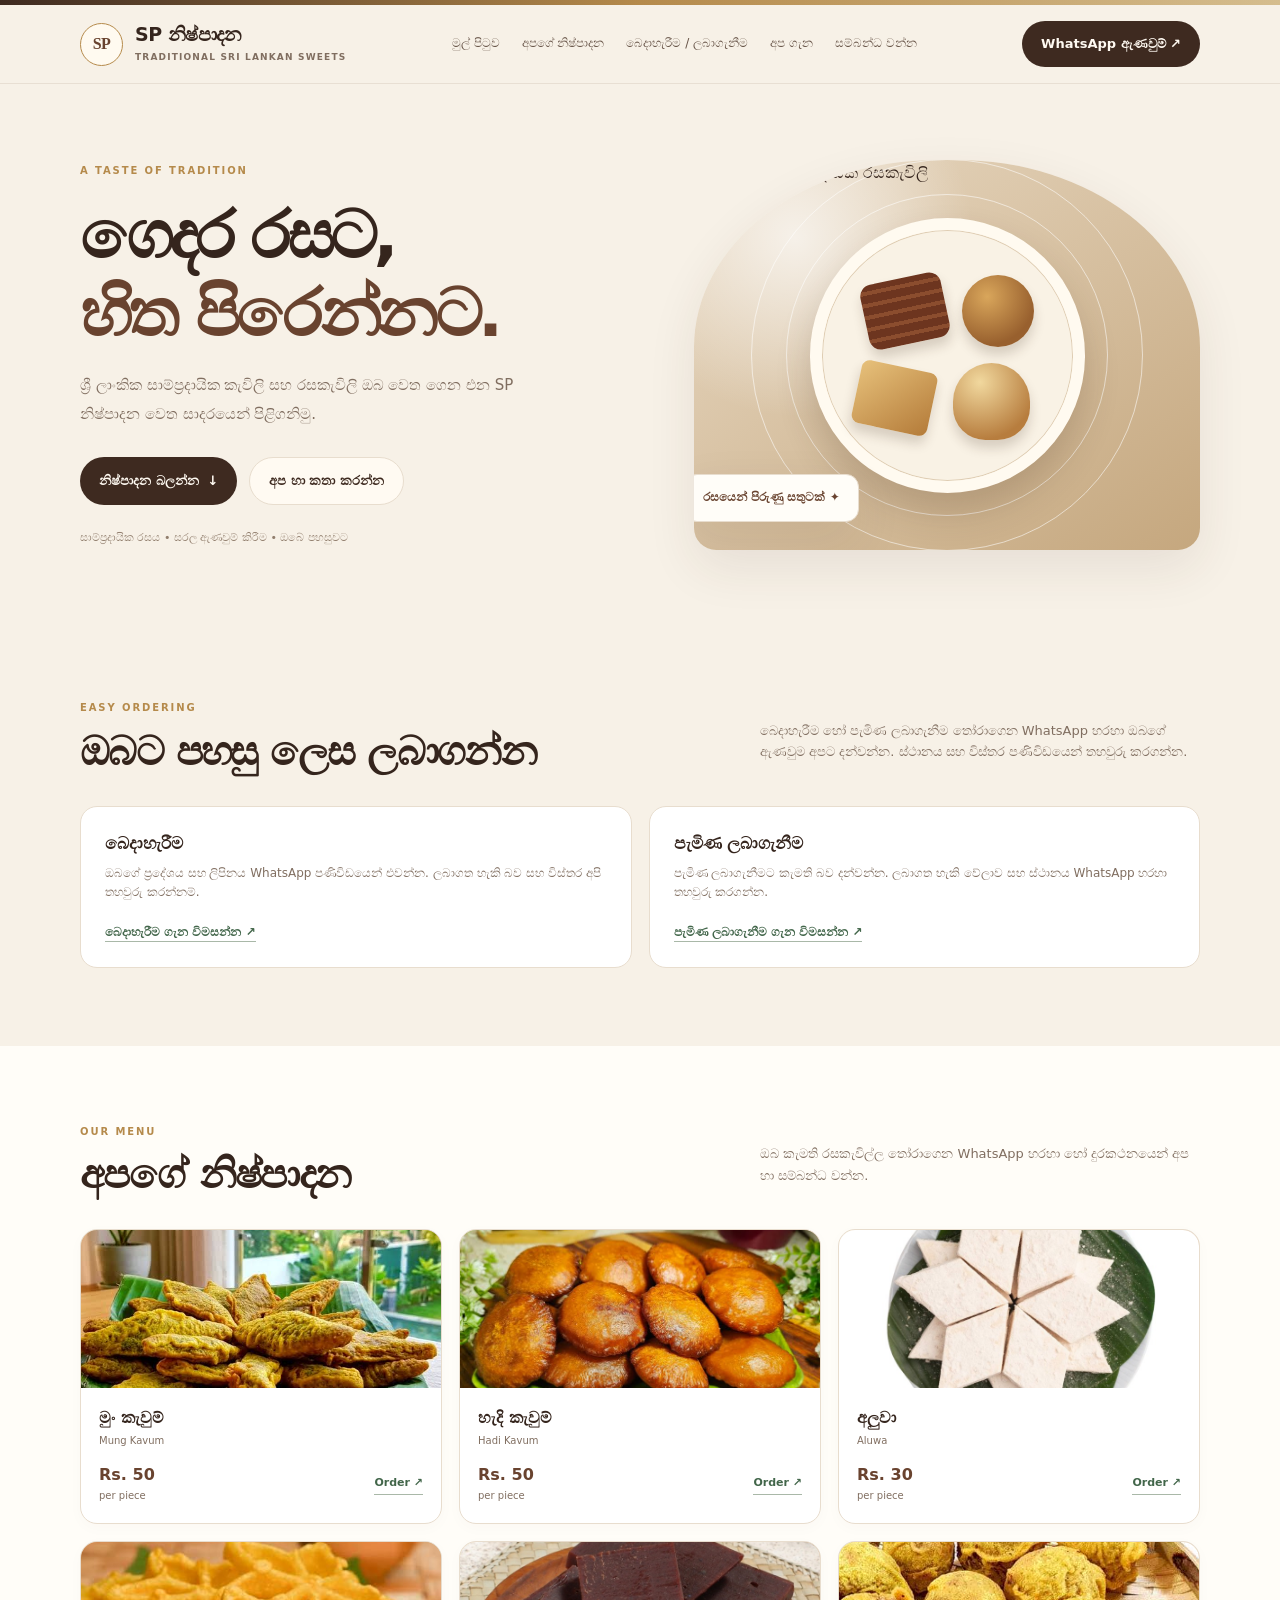
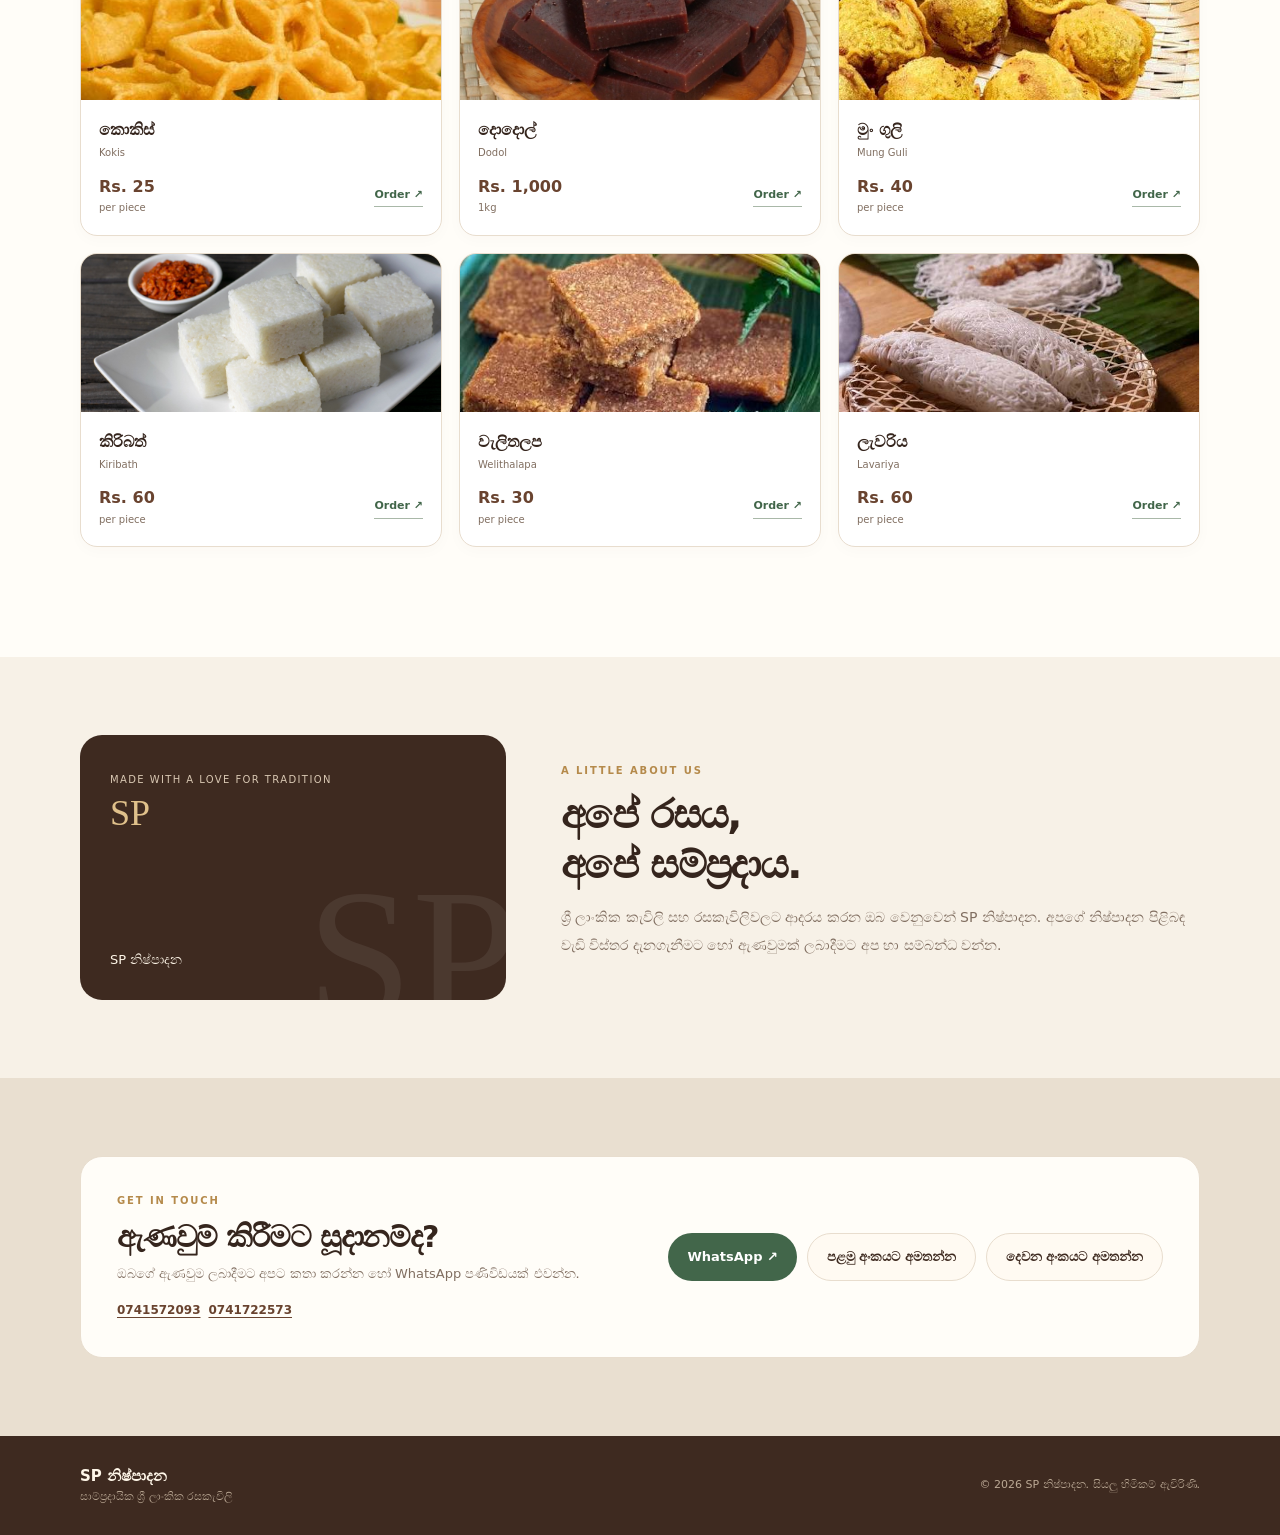
==== commit ba76b206: "Implement order dialog and WhatsApp integration for product orders" ====
--- a/index.html
+++ b/index.html
@@ -144,6 +144,33 @@
       <div class="footer-muted">© <span id="year"></span> SP නිෂ්පාදන. සියලු හිමිකම් ඇවිරිණි.</div>
     </div>
   </footer>
+  <dialog class="order-dialog" id="orderDialog" aria-labelledby="orderDialogTitle">
+    <form class="order-form" id="orderForm">
+      <div class="order-dialog-header">
+        <div>
+          <div class="eyebrow">WhatsApp order</div>
+          <h2 id="orderDialogTitle">ඇණවුම සකස් කරන්න</h2>
+        </div>
+        <button class="dialog-close" type="button" aria-label="Close order form" data-close-order>×</button>
+      </div>
+      <p class="order-summary" id="orderSummary"></p>
+
+      <label class="form-label" for="orderQuantity">ප්‍රමාණය</label>
+      <input class="form-input" id="orderQuantity" name="quantity" type="number" min="1" step="1" inputmode="numeric" required>
+
+      <fieldset class="fulfillment-options">
+        <legend>ලබාගැනීමේ ක්‍රමය</legend>
+        <label><input type="radio" name="receivingMethod" value="delivery" required> බෙදාහැරීම</label>
+        <label><input type="radio" name="receivingMethod" value="pickup" required> පැමිණ ලබාගැනීම</label>
+      </fieldset>
+      <p class="privacy-note" id="fulfillmentNote">ක්‍රමය තෝරන්න. බෙදාහැරීමේ ලිපිනය WhatsApp කතාබහේදී ඉල්ලා ගනු ඇත.</p>
+
+      <div class="dialog-actions">
+        <button class="button light" type="button" data-close-order>අවලංගු කරන්න</button>
+        <button class="button green" type="submit">WhatsApp වෙත යන්න ↗</button>
+      </div>
+    </form>
+  </dialog>
   <script type="module" src="./js/main.js"></script>
   <script type="module" src="./js/products.js"></script>
 </body>
--- a/css/style.css
+++ b/css/style.css
@@ -172,7 +172,35 @@
 .product-meta { display: flex; align-items: center; justify-content: space-between; gap: 10px; margin-top: 12px; }
 .price { color: var(--brown); font-size: 16px; font-weight: 850; }
 .unit { color: var(--muted); font-size: 10px; }
-.order-link { color: var(--green); border-bottom: 1px solid #a9b8a8; padding-bottom: 2px; font-size: 11px; font-weight: 800; white-space: nowrap; }
+.order-link { padding: 2px 0; border: 0; border-bottom: 1px solid #a9b8a8; background: transparent; color: var(--green); font: inherit; font-size: 11px; font-weight: 800; white-space: nowrap; cursor: pointer; }
+.order-link:hover { color: var(--brown); }
+.order-dialog {
+  width: min(460px, calc(100% - 32px));
+  max-width: none;
+  max-height: min(90vh, 720px);
+  padding: 0;
+  overflow: auto;
+  border: 1px solid var(--line);
+  border-radius: 20px;
+  background: var(--paper);
+  color: var(--ink);
+  box-shadow: 0 24px 80px rgba(40, 26, 17, .28);
+}
+.order-dialog::backdrop { background: rgba(37, 26, 19, .58); backdrop-filter: blur(3px); }
+.order-form { padding: 28px; }
+.order-dialog-header { display: flex; align-items: flex-start; justify-content: space-between; gap: 18px; }
+.order-dialog-header h2 { margin: 6px 0 0; font-size: 24px; line-height: 1.3; }
+.dialog-close { width: 36px; height: 36px; border: 1px solid var(--line); border-radius: 50%; background: #fff; color: var(--brown-dark); font-size: 23px; cursor: pointer; }
+.order-summary { margin: 20px 0; padding: 12px 14px; border-radius: 11px; background: var(--cream); color: var(--brown); font-size: 14px; font-weight: 700; }
+.form-label, .fulfillment-options legend { display: block; margin-bottom: 8px; font-size: 13px; font-weight: 800; }
+.form-input { width: 100%; min-height: 46px; padding: 10px 12px; border: 1px solid #cdbca8; border-radius: 10px; background: #fff; color: var(--ink); font: inherit; }
+.form-input:focus { outline: 2px solid var(--gold); outline-offset: 2px; }
+.fulfillment-options { display: grid; gap: 10px; margin: 20px 0 0; padding: 0; border: 0; }
+.fulfillment-options label { display: flex; align-items: center; gap: 10px; padding: 11px 12px; border: 1px solid var(--line); border-radius: 10px; background: #fff; font-size: 13px; cursor: pointer; }
+.fulfillment-options input { width: 17px; height: 17px; margin: 0; accent-color: var(--green); }
+.privacy-note { margin: 12px 0 0; color: var(--muted); font-size: 11px; }
+.dialog-actions { display: flex; justify-content: flex-end; gap: 10px; margin-top: 24px; }
+.dialog-actions .button { min-height: 44px; }
 .catalog-status { min-height: 24px; margin: 8px 0 0; color: var(--muted); font-size: 13px; }
 .catalog-status.error { color: #9c3328; }
 
@@ -215,4 +243,4 @@
 .footer-brand { color: #fff7e9; font-size: 15px; font-weight: 800; }
 .footer-muted { color: #bba995; }
 
-a:focus-visible { outline: 3px solid var(--gold); outline-offset: 4px; }
+a:focus-visible, button:focus-visible, input:focus-visible { outline: 3px solid var(--gold); outline-offset: 3px; }
--- a/css/responsive.css
+++ b/css/responsive.css
@@ -50,6 +50,8 @@
   .about-card { min-height: 210px; }
   .contact-panel { padding: 25px; }
   .contact-actions { margin-top: 20px; }
+  .order-form { padding: 23px 20px; }
+  .dialog-actions { align-items: stretch; flex-direction: column-reverse; }
   .footer-inner { align-items: flex-start; flex-direction: column; }
 }
 
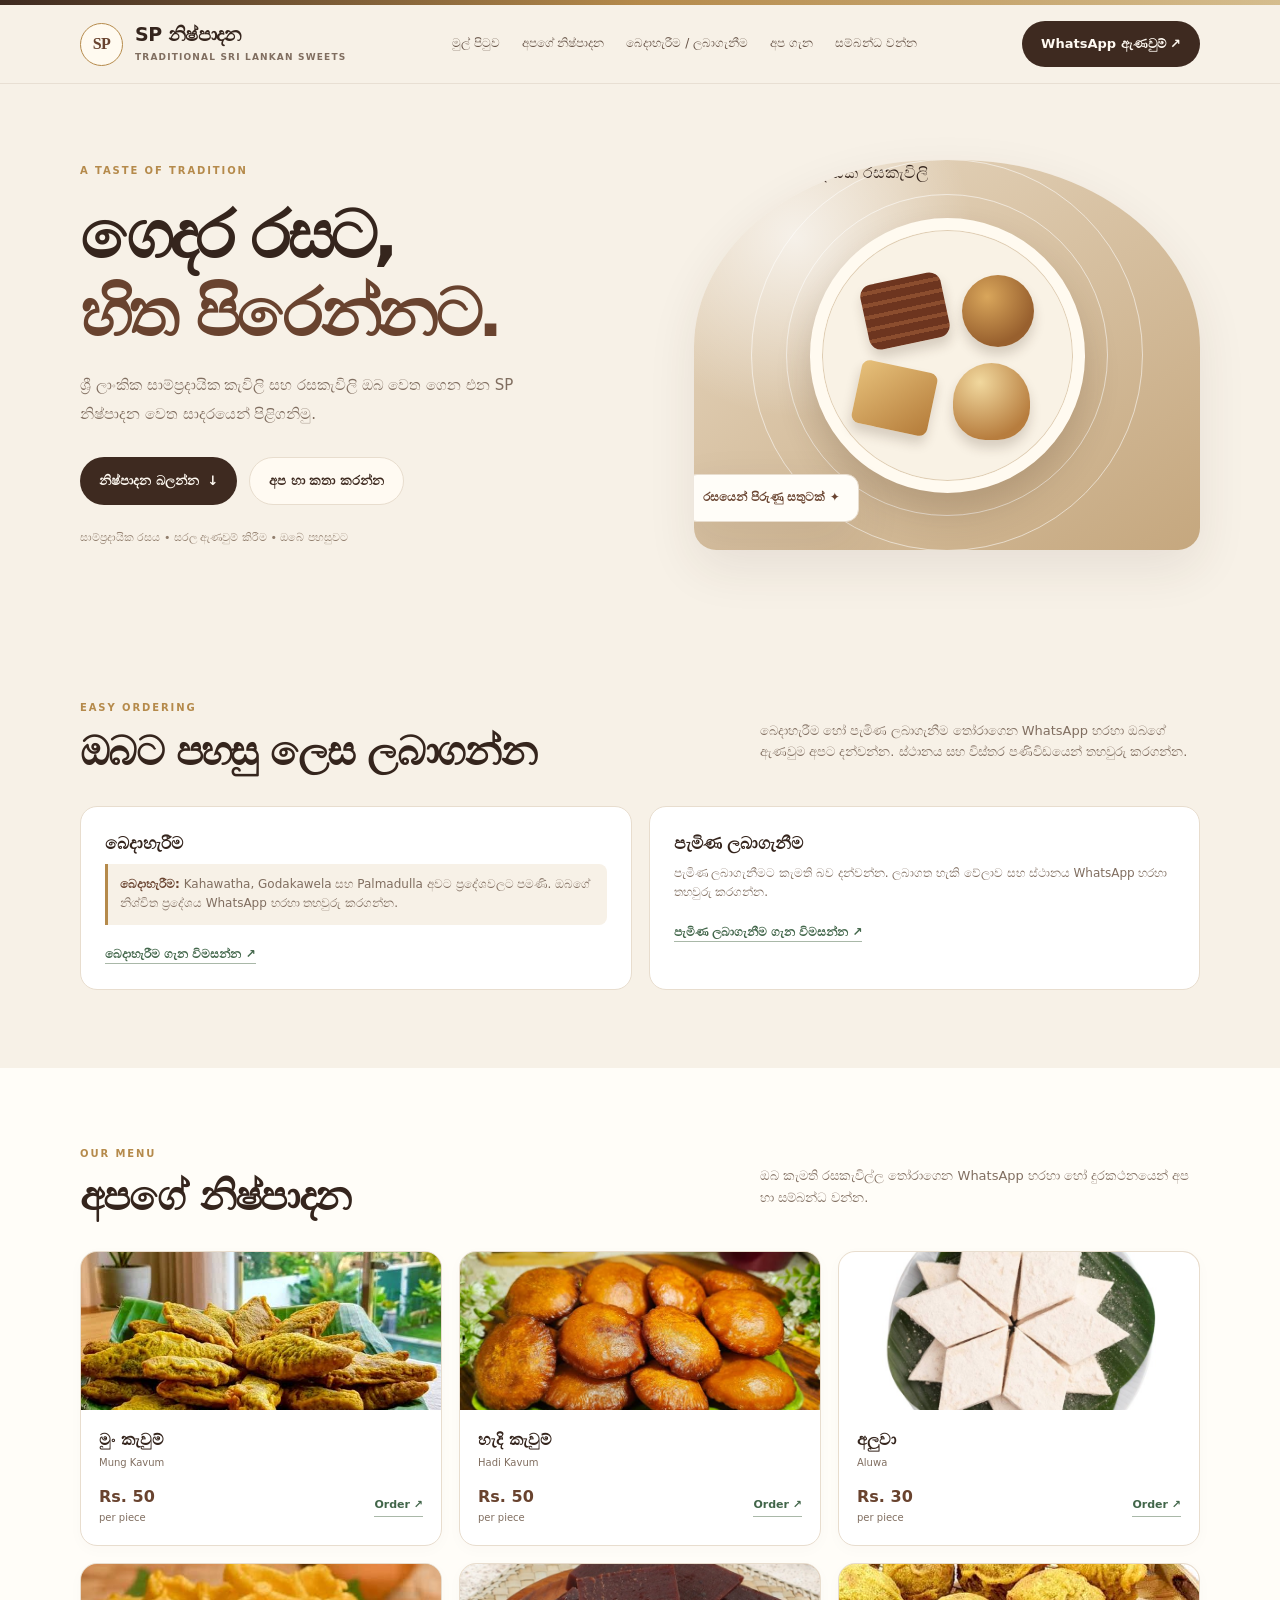
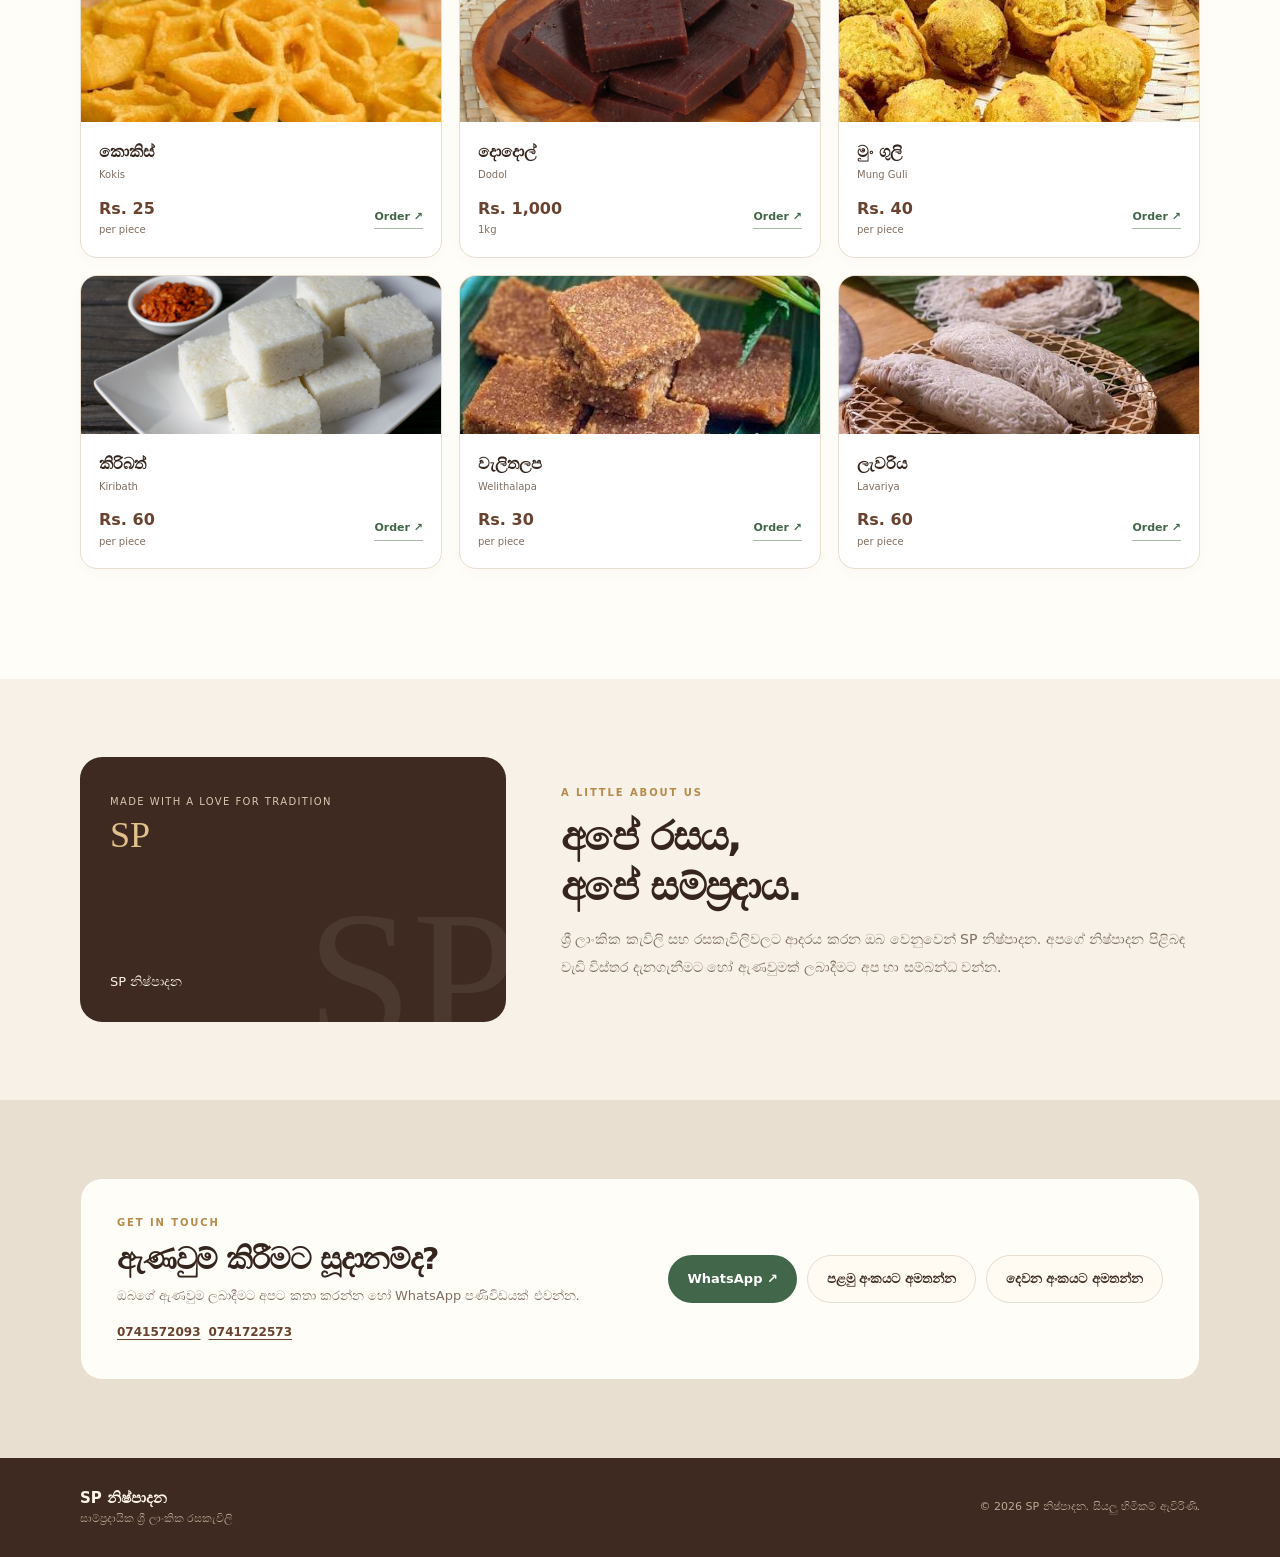
==== commit dc168895: "Update delivery information and notes in order process for clarity" ====
--- a/index.html
+++ b/index.html
@@ -79,7 +79,7 @@
         <div class="fulfillment-grid">
           <article class="fulfillment-card">
             <h3>බෙදාහැරීම</h3>
-            <p>ඔබගේ ප්‍රදේශය සහ ලිපිනය WhatsApp පණිවිඩයෙන් එවන්න. ලබාගත හැකි බව සහ විස්තර අපි තහවුරු කරන්නම්.</p>
+            <p class="delivery-area-note"><strong>බෙදාහැරීම:</strong> Kahawatha, Godakawela සහ Palmadulla අවට ප්‍රදේශවලට පමණි. ඔබගේ නිශ්චිත ප්‍රදේශය WhatsApp හරහා තහවුරු කරගන්න.</p>
             <a class="text-link" href="https://wa.me/94741722573" data-order-option="delivery" target="_blank" rel="noopener noreferrer">බෙදාහැරීම ගැන විමසන්න ↗</a>
           </article>
           <article class="fulfillment-card">
@@ -163,7 +163,7 @@
         <label><input type="radio" name="receivingMethod" value="delivery" required> බෙදාහැරීම</label>
         <label><input type="radio" name="receivingMethod" value="pickup" required> පැමිණ ලබාගැනීම</label>
       </fieldset>
-      <p class="privacy-note" id="fulfillmentNote">ක්‍රමය තෝරන්න. බෙදාහැරීමේ ලිපිනය WhatsApp කතාබහේදී ඉල්ලා ගනු ඇත.</p>
+      <p class="privacy-note" id="fulfillmentNote">ක්‍රමය තෝරන්න. බෙදාහැරීම Kahawatha, Godakawela සහ Palmadulla අවට ප්‍රදේශවලට පමණි.</p>
 
       <div class="dialog-actions">
         <button class="button light" type="button" data-close-order>අවලංගු කරන්න</button>
--- a/css/style.css
+++ b/css/style.css
@@ -141,6 +141,8 @@
 .fulfillment-card { padding: 22px 24px; border: 1px solid var(--line); border-radius: 17px; background: #fff; }
 .fulfillment-card h3 { margin: 0; font-size: 17px; }
 .fulfillment-card p { margin: 7px 0 15px; color: var(--muted); font-size: 12px; }
+.fulfillment-card .delivery-area-note { padding: 11px 12px; border-left: 3px solid var(--gold); border-radius: 0 8px 8px 0; background: var(--cream); }
+.delivery-area-note strong { color: var(--brown); }
 .text-link { color: var(--green); font-size: 12px; font-weight: 800; border-bottom: 1px solid #a9b8a8; padding-bottom: 2px; }
 
 .menu-grid { display: grid; grid-template-columns: repeat(3, 1fr); gap: 17px; }
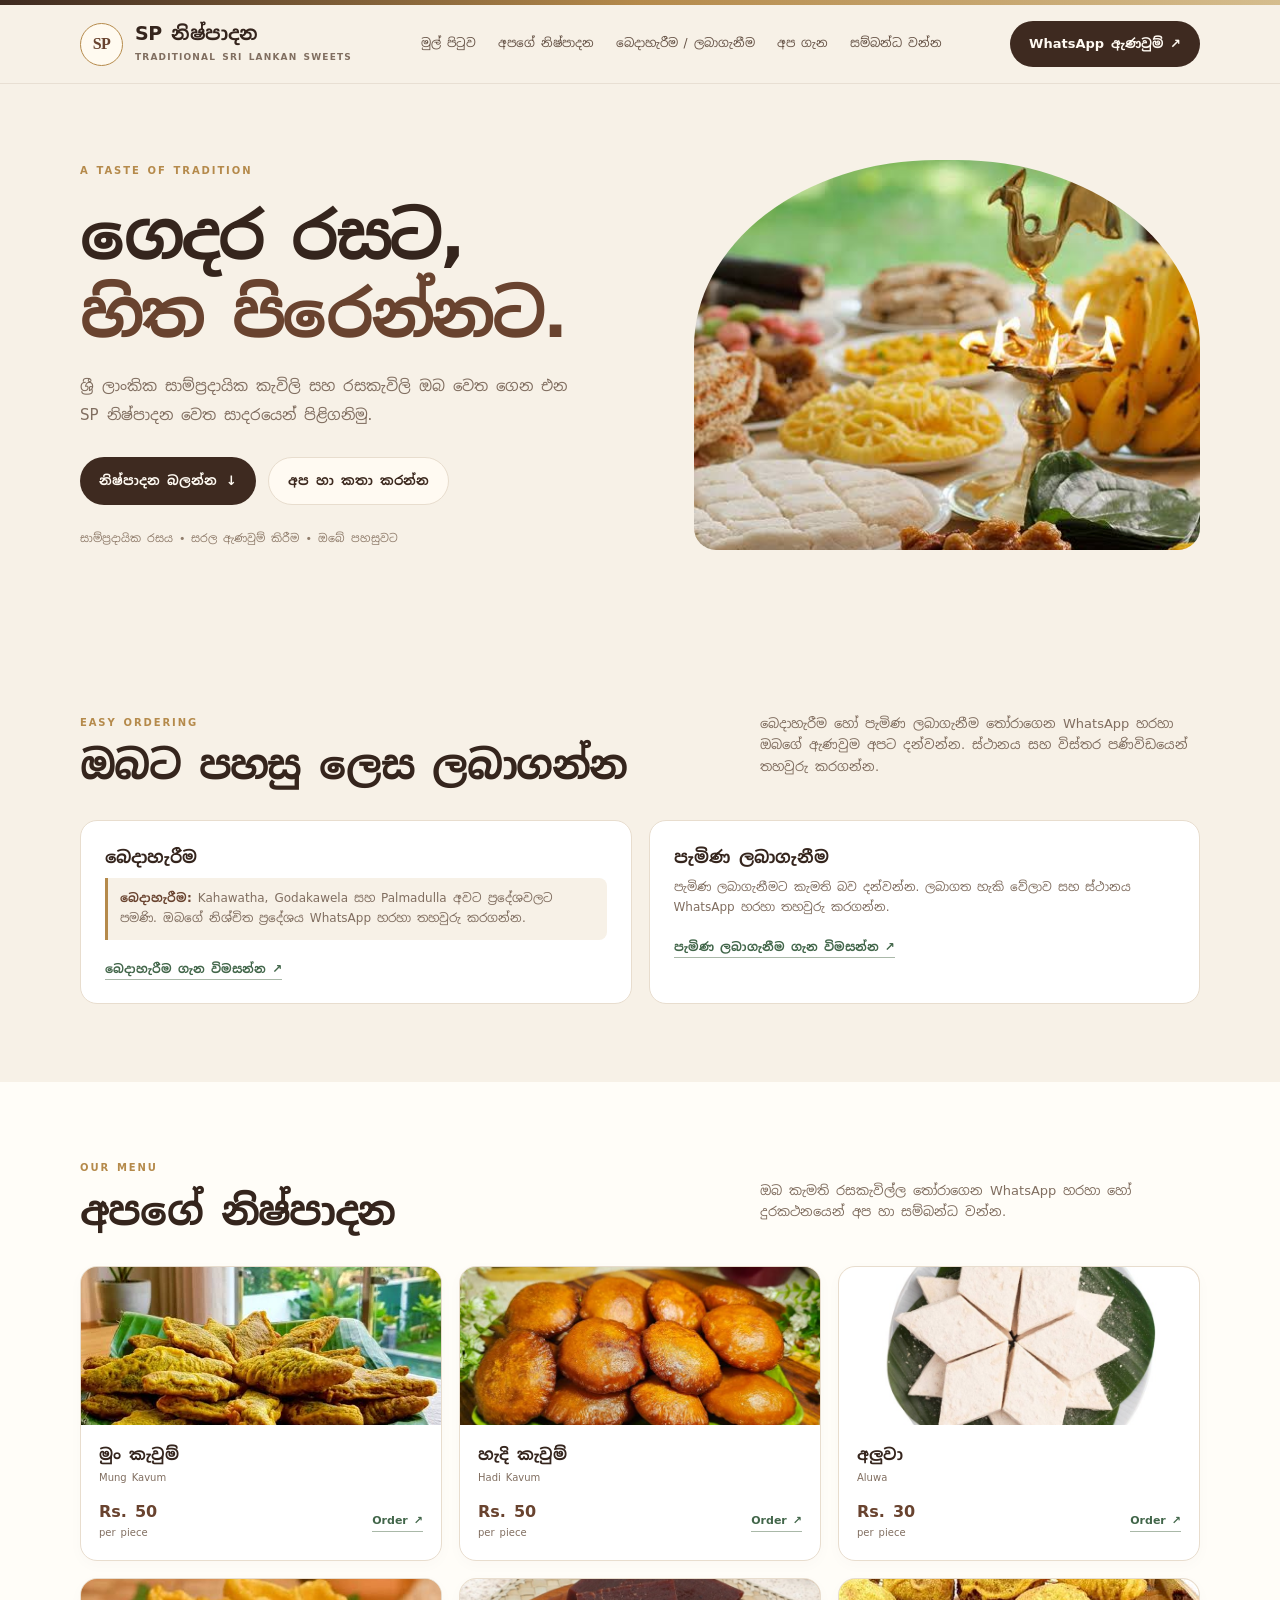
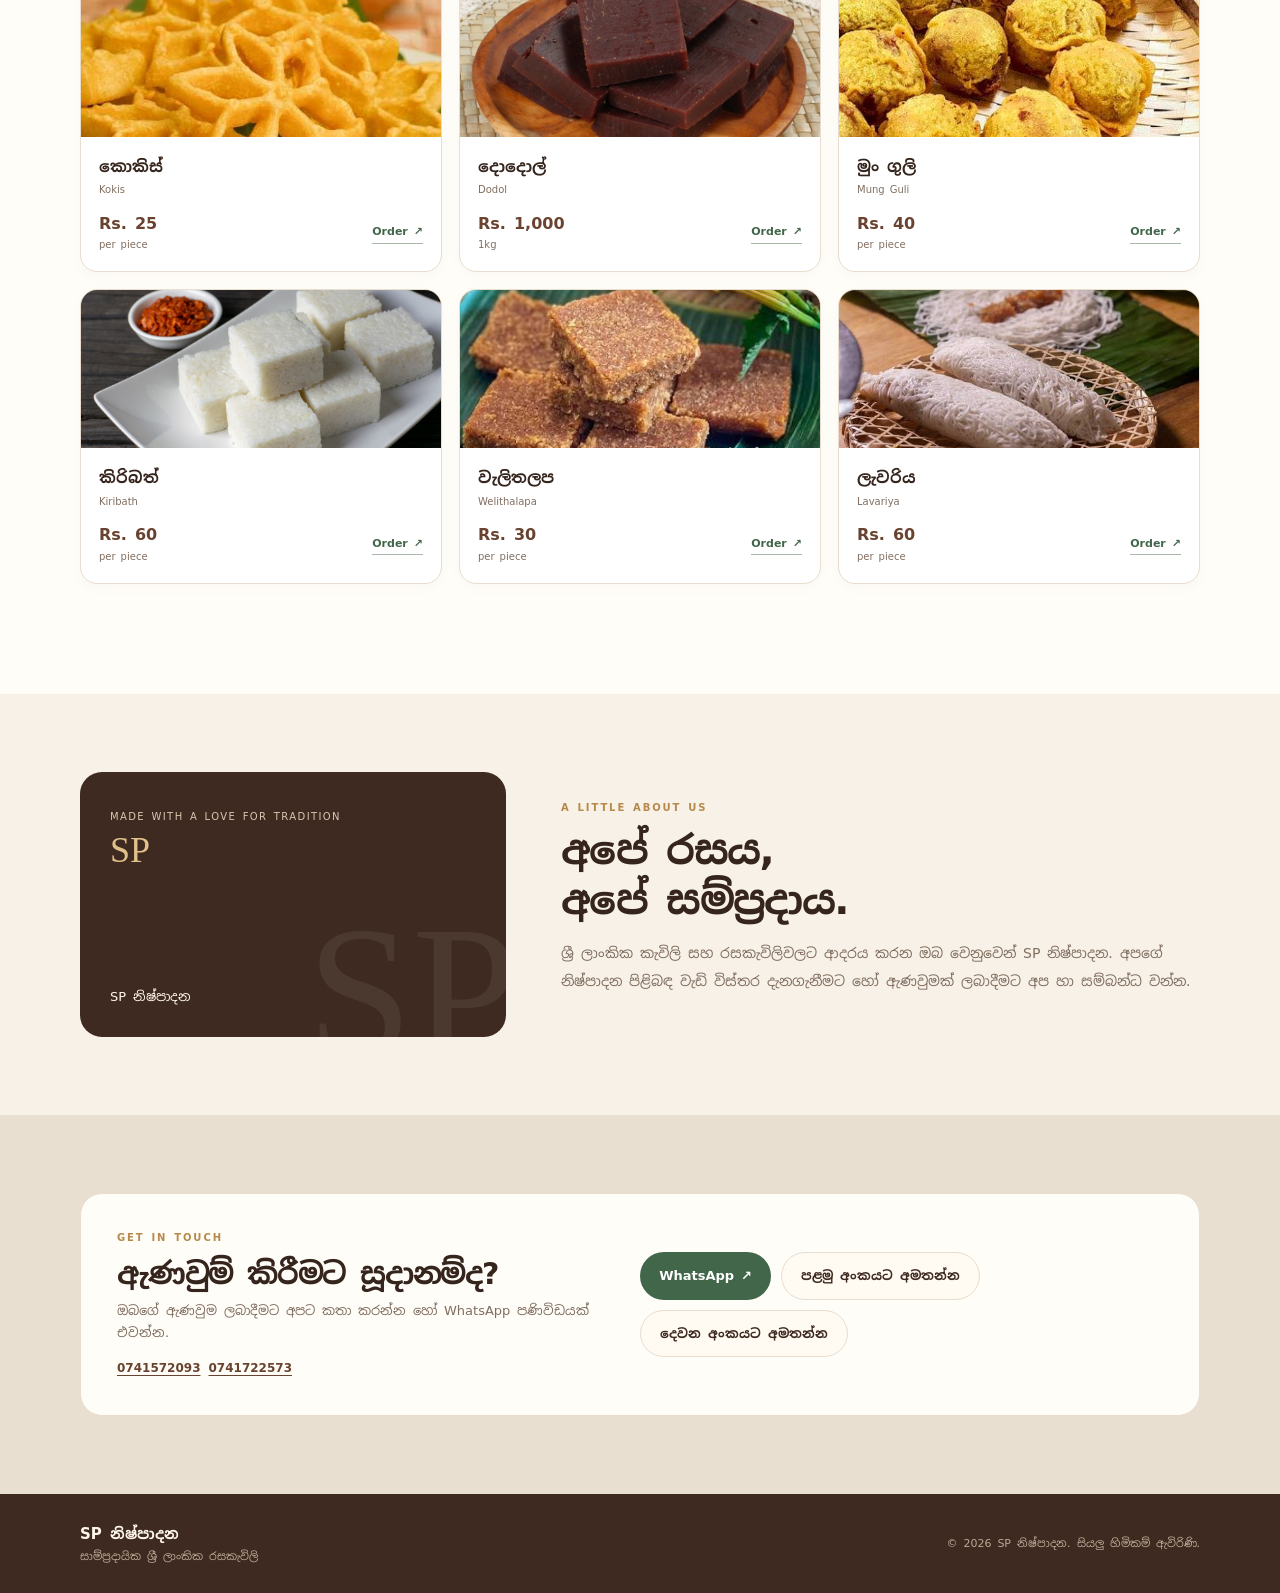
==== commit fd344dd5: "Refactor code structure for improved readability and maintainability" ====
--- a/index.html
+++ b/index.html
@@ -9,6 +9,11 @@
   <link rel="stylesheet" href="./css/style.css">
   <link rel="stylesheet" href="./css/responsive.css">
   <link rel="stylesheet" href="./css/animations.css">
+  <link rel="icon" href="./assets/icon/favicon.ico" sizes="any">
+  <link rel="icon" type="image/png" sizes="16x16" href="./assets/icon/favicon-16x16.png">
+  <link rel="icon" type="image/png" sizes="32x32" href="./assets/icon/favicon-32x32.png">
+  <link rel="apple-touch-icon" href="./assets/icon/apple-touch-icon.png">
+  <link rel="manifest" href="./assets/icon/site.webmanifest">
 </head>
 <body>
   <div class="topline" aria-hidden="true"></div>
@@ -38,7 +43,7 @@
           <a href="#contact">සම්බන්ධ වන්න</a>
         </nav>
       </details>
-      <a class="nav-cta" href="https://wa.me/94741722573" target="_blank" rel="noopener noreferrer">WhatsApp ඇණවුම් ↗</a>
+      <a class="nav-cta" href="#" data-whatsapp-link target="_blank" rel="noopener noreferrer">WhatsApp ඇණවුම් ↗</a>
     </div>
   </header>
 
@@ -51,7 +56,7 @@
           <p class="hero-copy">ශ්‍රී ලාංකික සාම්ප්‍රදායික කැවිලි සහ රසකැවිලි ඔබ වෙත ගෙන එන SP නිෂ්පාදන වෙත සාදරයෙන් පිළිගනිමු.</p>
           <div class="hero-actions">
             <a class="button" href="#menu">නිෂ්පාදන බලන්න <span aria-hidden="true">↓</span></a>
-            <a class="button light" href="https://wa.me/94741722573" target="_blank" rel="noopener noreferrer">අප හා කතා කරන්න</a>
+            <a class="button light" href="#" data-whatsapp-link target="_blank" rel="noopener noreferrer">අප හා කතා කරන්න</a>
           </div>
           <div class="hero-note">සාම්ප්‍රදායික රසය • සරල ඇණවුම් කිරීම • ඔබේ පහසුවට</div>
         </div>
@@ -80,12 +85,12 @@
           <article class="fulfillment-card">
             <h3>බෙදාහැරීම</h3>
             <p class="delivery-area-note"><strong>බෙදාහැරීම:</strong> Kahawatha, Godakawela සහ Palmadulla අවට ප්‍රදේශවලට පමණි. ඔබගේ නිශ්චිත ප්‍රදේශය WhatsApp හරහා තහවුරු කරගන්න.</p>
-            <a class="text-link" href="https://wa.me/94741722573" data-order-option="delivery" target="_blank" rel="noopener noreferrer">බෙදාහැරීම ගැන විමසන්න ↗</a>
+            <a class="text-link" href="#" data-whatsapp-link data-order-option="delivery" target="_blank" rel="noopener noreferrer">බෙදාහැරීම ගැන විමසන්න ↗</a>
           </article>
           <article class="fulfillment-card">
             <h3>පැමිණ ලබාගැනීම</h3>
             <p>පැමිණ ලබාගැනීමට කැමති බව දන්වන්න. ලබාගත හැකි වේලාව සහ ස්ථානය WhatsApp හරහා තහවුරු කරගන්න.</p>
-            <a class="text-link" href="https://wa.me/94741722573" data-order-option="pickup" target="_blank" rel="noopener noreferrer">පැමිණ ලබාගැනීම ගැන විමසන්න ↗</a>
+            <a class="text-link" href="#" data-whatsapp-link data-order-option="pickup" target="_blank" rel="noopener noreferrer">පැමිණ ලබාගැනීම ගැන විමසන්න ↗</a>
           </article>
         </div>
       </div>
@@ -124,14 +129,14 @@
             <h2 style="font-size:30px; margin:8px 0 0;">ඇණවුම් කිරීමට සූදානම්ද?</h2>
             <p>ඔබගේ ඇණවුම ලබාදීමට අපට කතා කරන්න හෝ WhatsApp පණිවිඩයක් එවන්න.</p>
             <div class="phone-list" aria-label="Call us">
-              <a href="tel:+94741572093" data-phone-link>0741572093</a>
-              <a href="tel:+94741722573" data-phone-link>0741722573</a>
+              <a href="#" aria-label="පළමු දුරකථන අංකයට අමතන්න" data-phone-link data-phone-index="0" data-phone-display></a>
+              <a href="#" aria-label="දෙවන දුරකථන අංකයට අමතන්න" data-phone-link data-phone-index="1" data-phone-display></a>
             </div>
           </div>
           <div class="contact-actions">
-            <a class="button green" href="https://wa.me/94741722573" target="_blank" rel="noopener noreferrer">WhatsApp ↗</a>
-            <a class="button light" href="tel:+94741572093">පළමු අංකයට අමතන්න</a>
-            <a class="button light" href="tel:+94741722573">දෙවන අංකයට අමතන්න</a>
+            <a class="button green" href="#" data-whatsapp-link target="_blank" rel="noopener noreferrer">WhatsApp ↗</a>
+            <a class="button light" href="#" data-phone-link data-phone-index="0">පළමු අංකයට අමතන්න</a>
+            <a class="button light" href="#" data-phone-link data-phone-index="1">දෙවන අංකයට අමතන්න</a>
           </div>
         </div>
       </div>
@@ -157,11 +162,12 @@
 
       <label class="form-label" for="orderQuantity">ප්‍රමාණය</label>
       <input class="form-input" id="orderQuantity" name="quantity" type="number" min="1" step="1" inputmode="numeric" required>
+      <p class="order-total" id="orderTotal" aria-live="polite" aria-atomic="true">Total: Rs. —</p>
 
       <fieldset class="fulfillment-options">
         <legend>ලබාගැනීමේ ක්‍රමය</legend>
-        <label><input type="radio" name="receivingMethod" value="delivery" required> බෙදාහැරීම</label>
-        <label><input type="radio" name="receivingMethod" value="pickup" required> පැමිණ ලබාගැනීම</label>
+        <label><input type="radio" name="receivingMethod" value="delivery" required> බෙදාහැරීම/delivery</label>
+        <label><input type="radio" name="receivingMethod" value="pickup" required> පැමිණ ලබාගැනීම/pickup</label>
       </fieldset>
       <p class="privacy-note" id="fulfillmentNote">ක්‍රමය තෝරන්න. බෙදාහැරීම Kahawatha, Godakawela සහ Palmadulla අවට ප්‍රදේශවලට පමණි.</p>
 
--- a/css/style.css
+++ b/css/style.css
@@ -14,6 +14,12 @@
 
 * { box-sizing: border-box; }
 html { scroll-behavior: smooth; scroll-padding-top: 92px; }
+@font-face {
+  font-family: "Noto Sans Sinhala";
+  src: url("../assets/fonts/NotoSansSinhala.woff2") format("woff2");
+  font-weight: 400 700;
+  font-display: swap;
+}
 body {
   margin: 0;
   color: var(--ink);
@@ -99,6 +105,9 @@
 .hero-art::after { width: 390px; height: 390px; }
 .hero-photo { position: absolute; width: 100%; height: 100%; object-fit: cover; }
 .hero-art.image-missing .hero-photo { display: none; }
+.hero-art.image-loaded { background: transparent; box-shadow: none; }
+.hero-art.image-loaded::before, .hero-art.image-loaded::after { display: none; }
+.hero-art.image-loaded .plate, .hero-art.image-loaded .hero-stamp { display: none; }
 .plate {
   position: relative;
   z-index: 1;
@@ -194,6 +203,7 @@
 .order-dialog-header h2 { margin: 6px 0 0; font-size: 24px; line-height: 1.3; }
 .dialog-close { width: 36px; height: 36px; border: 1px solid var(--line); border-radius: 50%; background: #fff; color: var(--brown-dark); font-size: 23px; cursor: pointer; }
 .order-summary { margin: 20px 0; padding: 12px 14px; border-radius: 11px; background: var(--cream); color: var(--brown); font-size: 14px; font-weight: 700; }
+.order-total { margin: 12px 0 0; padding: 12px 0; border-top: 1px solid var(--line); border-bottom: 1px solid var(--line); color: var(--brown); font-size: 16px; font-weight: 800; }
 .form-label, .fulfillment-options legend { display: block; margin-bottom: 8px; font-size: 13px; font-weight: 800; }
 .form-input { width: 100%; min-height: 46px; padding: 10px 12px; border: 1px solid #cdbca8; border-radius: 10px; background: #fff; color: var(--ink); font: inherit; }
 .form-input:focus { outline: 2px solid var(--gold); outline-offset: 2px; }
@@ -245,4 +255,4 @@
 .footer-brand { color: #fff7e9; font-size: 15px; font-weight: 800; }
 .footer-muted { color: #bba995; }
 
-a:focus-visible, button:focus-visible, input:focus-visible { outline: 3px solid var(--gold); outline-offset: 3px; }
+a:focus-visible, button:focus-visible, input:focus-visible, summary:focus-visible { outline: 3px solid var(--gold); outline-offset: 3px; }
